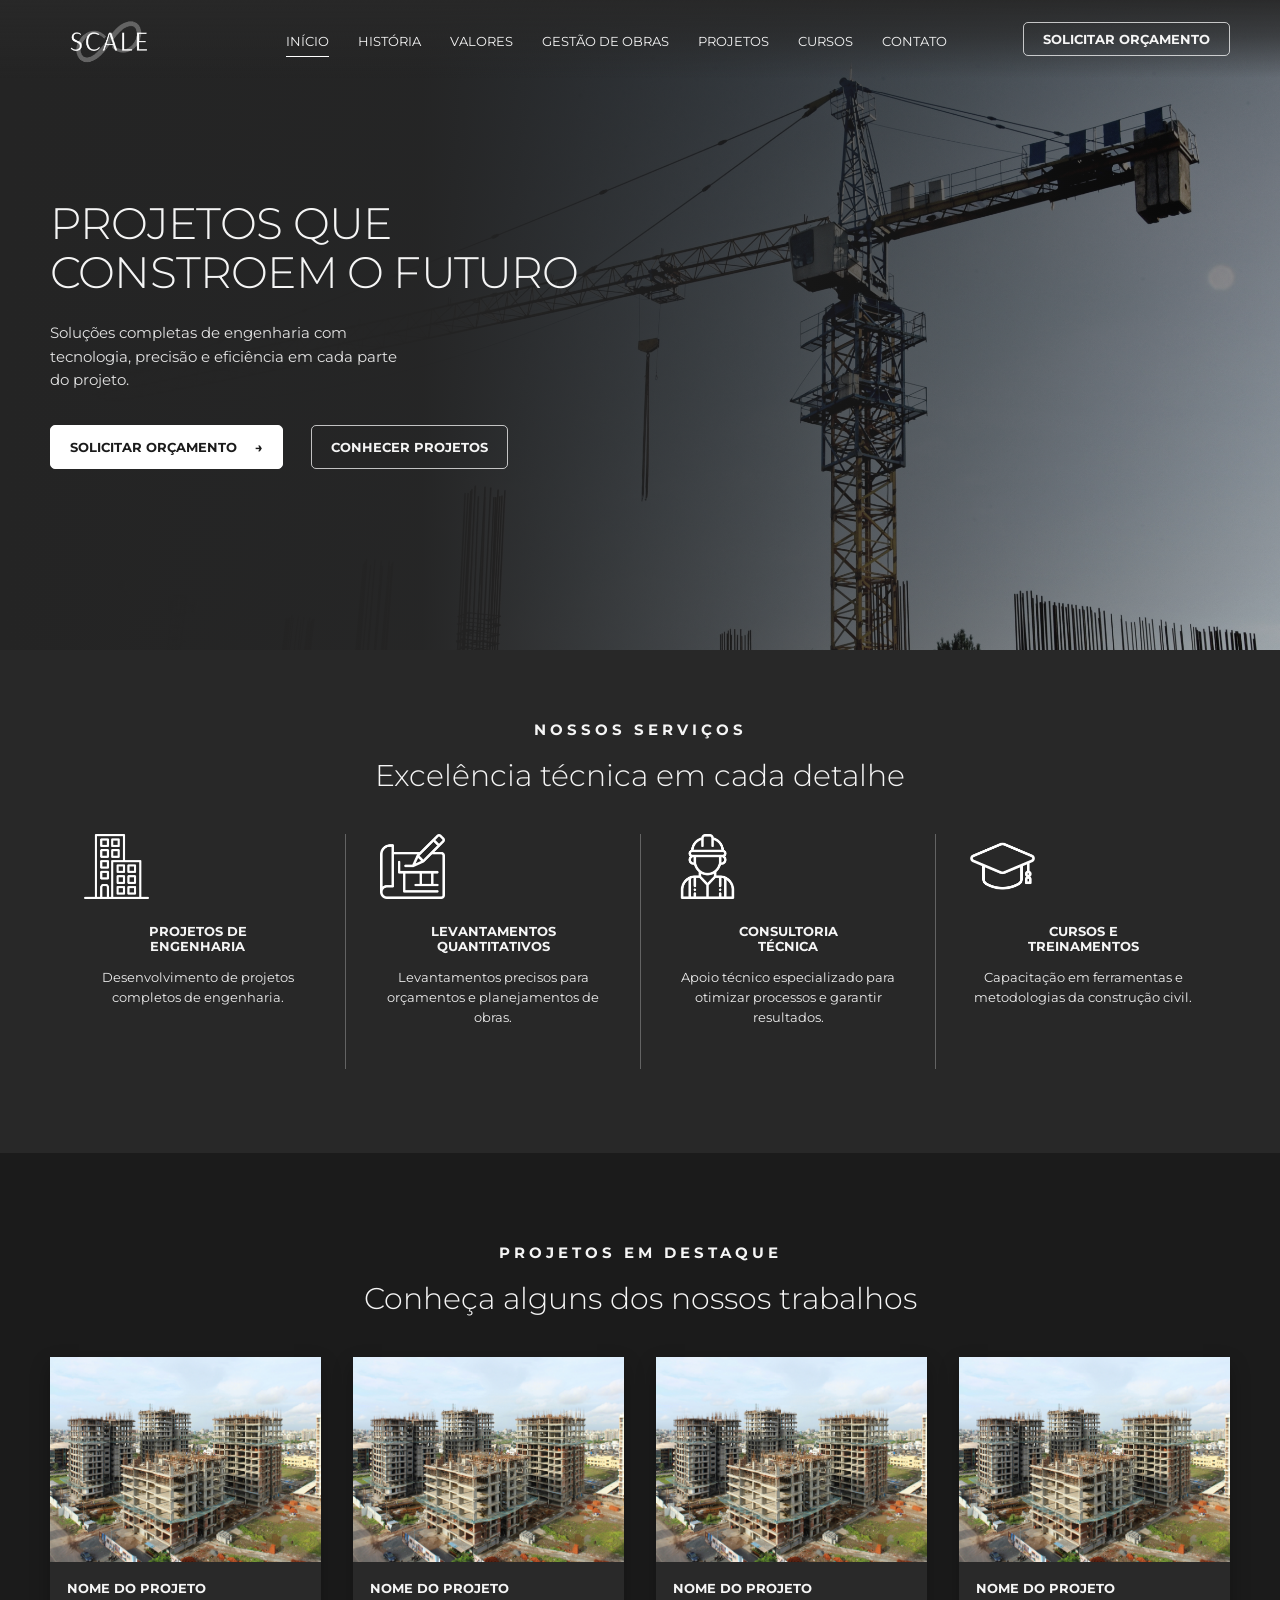
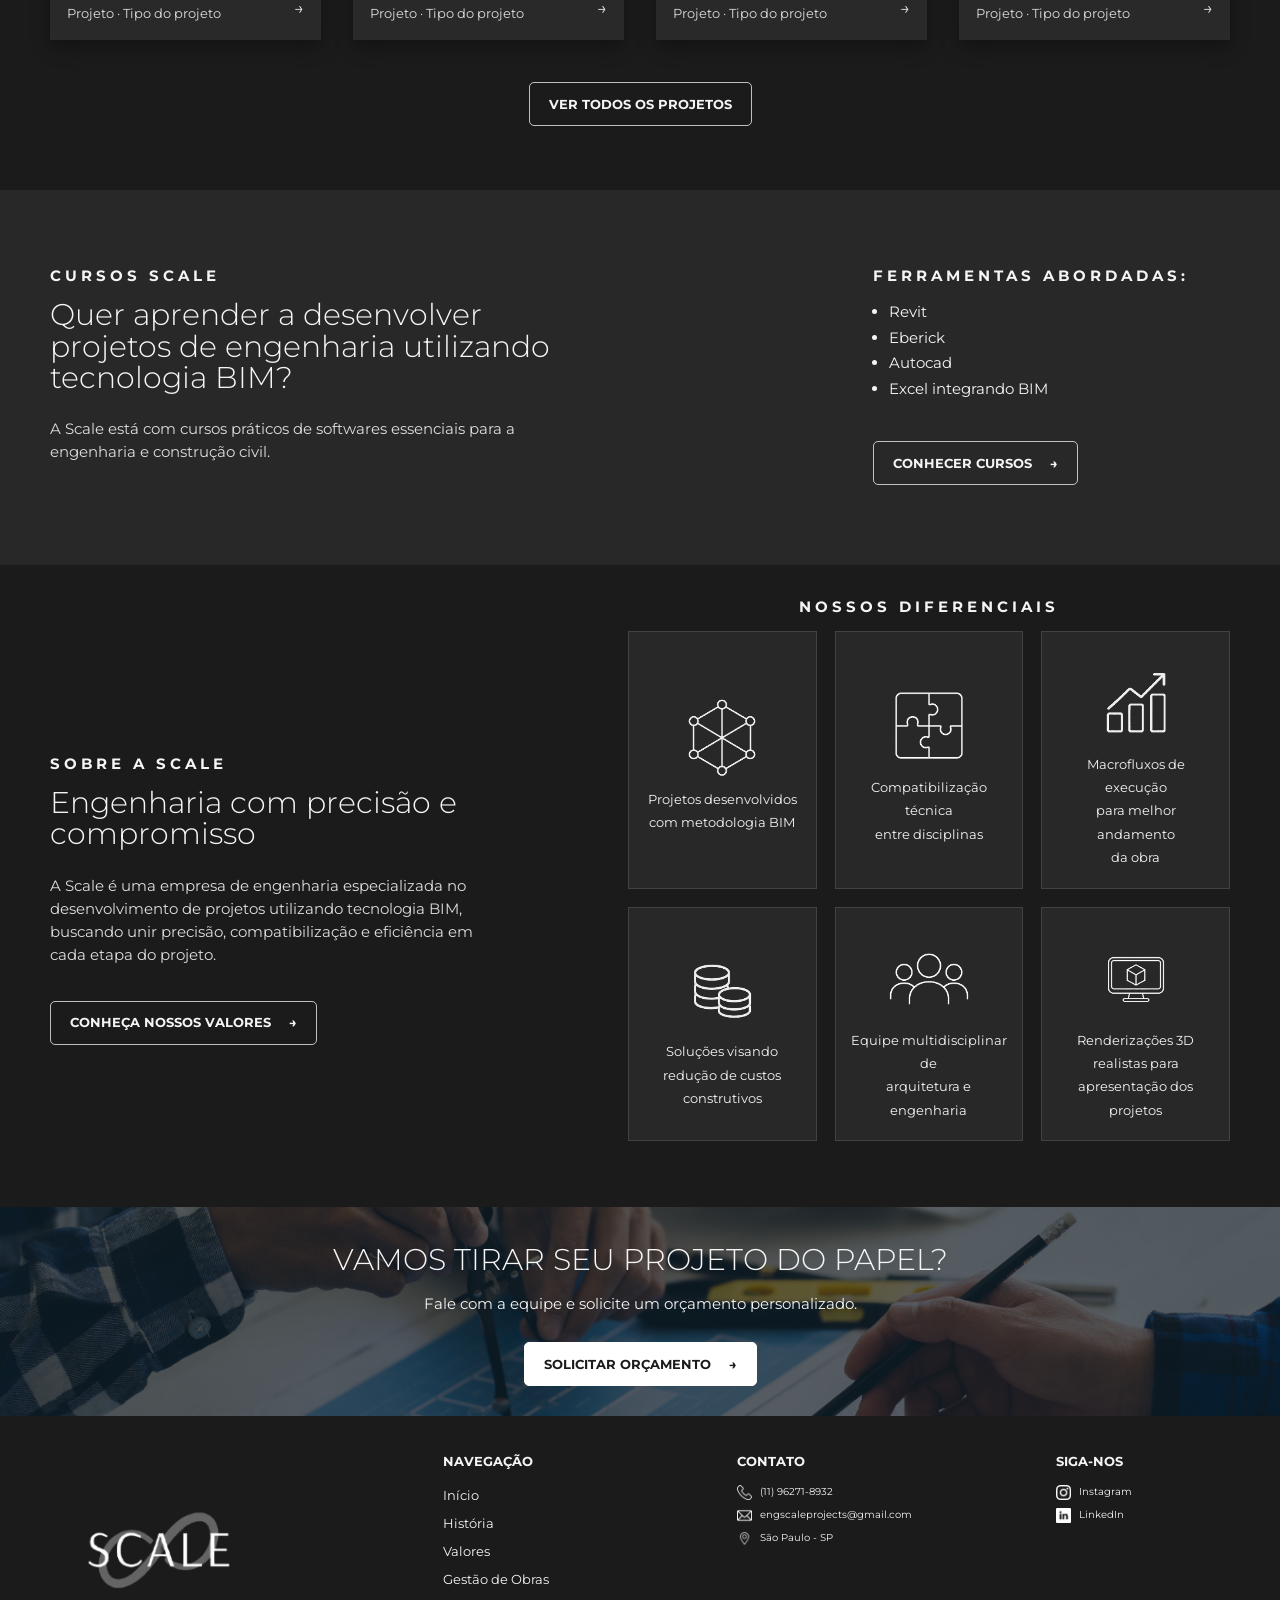
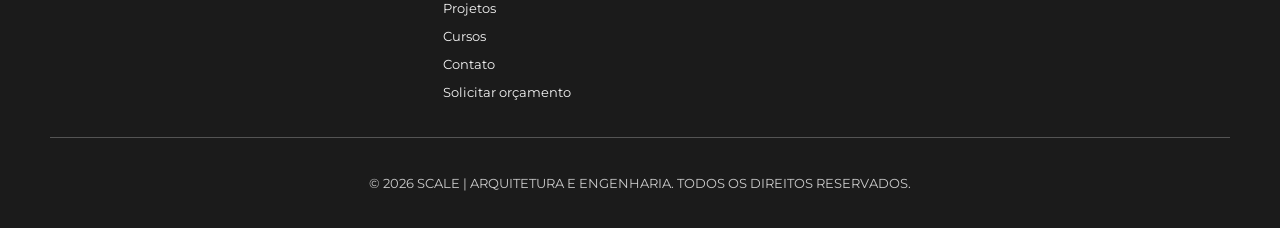
==== index.html @ cb9cd727 "icone adicionado" ====
<!doctype html>
<html lang="pt-BR">

<head>
  <meta charset="UTF-8">
  <meta name="viewport" content="width=device-width, initial-scale=1.0">
  <meta name="description" content="Scale Engenharia — projetos, gestão de obras e capacitação em tecnologia BIM.">
  <title>Scale Engenharia</title>
  <link rel="icon" type="image/png" href="img/icon.png">
  <link rel="preconnect" href="https://fonts.googleapis.com">
  <link rel="preconnect" href="https://fonts.gstatic.com" crossorigin>
  <link href="https://fonts.googleapis.com/css2?family=Montserrat:wght@300;400;500;600;700&display=swap"
    rel="stylesheet">
  <link rel="stylesheet" href="style.css">
</head>

<body>
  <section class="hero" id="inicio">
    <header class="site-header site-header-index">
      <div class="container header-inner">
        <a class="logo" href="index.html" aria-label="Scale Engenharia - Início"><img class="logo-header"
            src="img/logo.png" alt="Logo"></a>
        <nav class="main-nav" aria-label="Navegação principal">
          <a class="active" href="index.html">Início</a>
          <a href="historia.html">História</a>
          <a href="valores.html">Valores</a>
          <a href="gestao-obras.html">Gestão de Obras</a>
          <a href="projetos.html">Projetos</a>
          <a href="cursos.html">Cursos</a>
          <a href="contato.html">Contato</a>
        </nav>
        <a class="button button-outline header-cta" href="orcamento.html">Solicitar orçamento</a>
      </div>
    </header>

    <div class="container hero-content">
      <h1>Projetos que<br>constroem o futuro</h1>
      <p>Soluções completas de engenharia com tecnologia, precisão e eficiência em cada parte do projeto.</p>
      <div class="button-row">
        <a class="button button-light" href="orcamento.html">Solicitar orçamento <span aria-hidden="true">→</span></a>
        <a class="button button-outline" href="projetos.html">Conhecer projetos</a>
      </div>
    </div>
  </section>

  <main>
    <section class="services section-dark" id="gestao">
      <div class="container">
        <header class="section-heading section-heading-center">
          <p class="eyebrow">Nossos serviços</p>
          <h2>Excelência técnica em cada detalhe</h2>
        </header>

        <div class="services-grid">
          <article class="service-item">
            <img class="service-icon" src="img/building.png" alt="Ícone de projetos de engenharia">
            <h3>Projetos de<br>engenharia</h3>
            <p>Desenvolvimento de projetos completos de engenharia.</p>
          </article>
          <article class="service-item">
            <img class="service-icon" src="img/architecture.png" alt="Ícone de projetos de engenharia">
            <h3>Levantamentos<br>quantitativos</h3>
            <p>Levantamentos precisos para orçamentos e planejamentos de obras.</p>
          </article>
          <article class="service-item">
            <img class="service-icon" src="img/worker (1).png" alt="Ícone de projetos de engenharia">
            <h3>Consultoria<br>técnica</h3>
            <p>Apoio técnico especializado para otimizar processos e garantir resultados.</p>
          </article>
          <article class="service-item">
            <img class="service-icon" src="img/graduate.png" alt="Ícone de projetos de engenharia">
            <h3>Cursos e<br>treinamentos</h3>
            <p>Capacitação em ferramentas e metodologias da construção civil.</p>
          </article>
        </div>
      </div>
    </section>

    <section class="projects section-black" id="projetos">
      <div class="container">
        <header class="section-heading section-heading-center">
          <p class="eyebrow">Projetos em destaque</p>
          <h2>Conheça alguns dos nossos trabalhos</h2>
        </header>

        <div class="projects-grid">
          <article class="project-card">
            <img src="img/parth-savani-nZz9i0YxEQw-unsplash.jpg" alt="Empreendimento residencial em construção">
            <div class="project-card-body">
              <h3>Nome do projeto</h3>
              <p>Projeto · Tipo do projeto <span>→</span></p>
            </div>
          </article>
          <article class="project-card">
            <img src="img/parth-savani-nZz9i0YxEQw-unsplash.jpg" alt="Empreendimento residencial em construção">
            <div class="project-card-body">
              <h3>Nome do projeto</h3>
              <p>Projeto · Tipo do projeto <span>→</span></p>
            </div>
          </article>
          <article class="project-card">
            <img src="img/parth-savani-nZz9i0YxEQw-unsplash.jpg" alt="Empreendimento residencial em construção">
            <div class="project-card-body">
              <h3>Nome do projeto</h3>
              <p>Projeto · Tipo do projeto <span>→</span></p>
            </div>
          </article>
          <article class="project-card">
            <img src="img/parth-savani-nZz9i0YxEQw-unsplash.jpg" alt="Empreendimento residencial em construção">
            <div class="project-card-body">
              <h3>Nome do projeto</h3>
              <p>Projeto · Tipo do projeto <span>→</span></p>
            </div>
          </article>
        </div>
        <div class="section-action"><a class="button button-outline" href="projetos.html">Ver todos os projetos</a>
        </div>
      </div>
    </section>

    <section class="courses section-dark" id="cursos">
      <div class="container courses-grid">
        <div>
          <p class="eyebrow">Cursos Scale</p>
          <h2>Quer aprender a desenvolver<br>projetos de engenharia utilizando<br>tecnologia BIM?</h2>
          <p class="muted">A Scale está com cursos práticos de softwares essenciais para a engenharia e construção
            civil.</p>
        </div>
        <div class="tools">
          <p class="eyebrow">Ferramentas abordadas:</p>
          <ul>
            <li>Revit</li>
            <li>Eberick</li>
            <li>Autocad</li>
            <li>Excel integrando BIM</li>
          </ul>
          <a class="button button-outline" href="cursos.html">Conhecer cursos <span aria-hidden="true">→</span></a>
        </div>
      </div>
    </section>

    <section class="about section-black" id="valores">
      <div class="container about-grid">
        <div class="about-copy">
          <p class="eyebrow">Sobre a Scale</p>
          <h2>Engenharia com precisão e<br>compromisso</h2>
          <p>A Scale é uma empresa de engenharia especializada no desenvolvimento de projetos utilizando tecnologia BIM,
            buscando unir precisão, compatibilização e eficiência em cada etapa do projeto.</p>
          <a class="button button-outline" href="valores.html">Conheça nossos valores <span
              aria-hidden="true">→</span></a>
        </div>

        <div class="differentials">
          <p class="eyebrow differentials-title">
            Nossos diferenciais
          </p>

          <div class="differentials-grid">
            <article class="differential-card">
              <img class="differential-icon" src="img/bim.png" alt="Representação da metodologia BIM">

              <p>
                Projetos desenvolvidos<br>
                com metodologia BIM
              </p>
            </article>

            <article class="differential-card">
              <img class="differential-icon" src="img/jigsaw.png" alt="Compatibilização entre disciplinas">

              <p>
                Compatibilização técnica<br>
                entre disciplinas
              </p>
            </article>

            <article class="differential-card">
              <img class="differential-icon" src="img/quant.png" alt="Macrofluxos de execução">

              <p>
                Macrofluxos de execução<br>
                para melhor andamento<br>
                da obra
              </p>
            </article>

            <article class="differential-card">
              <img class="differential-icon" src="img/data.png" alt="Redução de custos construtivos">

              <p>
                Soluções visando<br>
                redução de custos<br>
                construtivos
              </p>
            </article>

            <article class="differential-card">
              <img class="differential-icon" src="img/people.png" alt="Equipe multidisciplinar">

              <p>
                Equipe multidisciplinar de<br>
                arquitetura e engenharia
              </p>
            </article>

            <article class="differential-card">
              <img class="differential-icon" src="img/tv.png" alt="Renderizações tridimensionais">

              <p>
                Renderizações 3D<br>
                realistas para<br>
                apresentação dos projetos
              </p>
            </article>
          </div>
        </div>
      </div>
    </section>

    <section class="cta" id="orcamento">
      <div class="container cta-inner">
        <h2>Vamos tirar seu projeto do papel?</h2>
        <p>Fale com a equipe e solicite um orçamento personalizado.</p>
        <a class="button button-light" href="orcamento.html">Solicitar orçamento <span aria-hidden="true">→</span></a>
      </div>
    </section>
  </main>

  <footer class="site-footer" id="contato">
    <div class="container footer-grid">
      <a class="logo footer-logo" href="index.html" aria-label="Ir para a página inicial">
        <img src="img/logo.png" alt="Scale Engenharia">
      </a>

      <div class="footer-column">
        <h2>Navegação</h2>

        <nav class="footer-navigation" aria-label="Navegação do rodapé">
          <a href="index.html">Início</a>
          <a href="historia.html">História</a>
          <a href="valores.html">Valores</a>
          <a href="gestao-obras.html">Gestão de Obras</a>
          <a href="projetos.html">Projetos</a>
          <a href="cursos.html">Cursos</a>
          <a href="contato.html">Contato</a>
          <a href="orcamento.html">Solicitar orçamento</a>
        </nav>
      </div>

      <div class="footer-column">
        <h2>Contato</h2>

        <address class="footer-contact">
          <button class="footer-action copy-button" type="button" data-copy="(11) 96271-8932"
            aria-label="Copiar telefone">
            <img class="footer-icon" src="img/telefone.png" alt="">

            <span>(11) 96271-8932</span>
          </button>

          <a class="footer-action" href="mailto:engscaleprojects@gmail.com">
            <img class="footer-icon" src="img/email.png" alt="">

            <span>engscaleprojects@gmail.com</span>
          </a>

          <button class="footer-action copy-button" type="button" data-copy="São Paulo - SP"
            aria-label="Copiar endereço">
            <img class="footer-icon" src="img/localizacao.png" alt="">

            <span>São Paulo - SP</span>
          </button>
        </address>
      </div>

      <div class="footer-column">
        <h2>Siga-nos</h2>

        <div class="social-links">
          <a class="footer-action" href="https://www.instagram.com/scale.engsp/" target="_blank"
            rel="noopener noreferrer">
            <img class="footer-icon" src="img/instagram.png" alt="">

            <span>Instagram</span>
          </a>

          <a class="footer-action" href="https://www.linkedin.com/company/scale-engenharia/" target="_blank"
            rel="noopener noreferrer">
            <img class="footer-icon" src="img/linkedin.png" alt="">

            <span>LinkedIn</span>
          </a>
        </div>
      </div>
    </div>

    <div class="container copyright">
      © 2026 SCALE | ARQUITETURA E ENGENHARIA. TODOS OS DIREITOS RESERVADOS.
    </div>
  </footer>

  <script>
    document.querySelectorAll(".copy-button").forEach(function (button) {
      button.addEventListener("click", async function () {
        const textToCopy = button.dataset.copy;
        const textElement = button.querySelector("span");
        const originalText = textElement.textContent;

        try {
          await navigator.clipboard.writeText(textToCopy);

          textElement.textContent = "Copiado!";

          setTimeout(function () {
            textElement.textContent = originalText;
          }, 1500);
        } catch (error) {
          const temporaryInput = document.createElement("textarea");

          temporaryInput.value = textToCopy;
          temporaryInput.style.position = "fixed";
          temporaryInput.style.opacity = "0";

          document.body.appendChild(temporaryInput);
          temporaryInput.select();
          document.execCommand("copy");
          temporaryInput.remove();

          textElement.textContent = "Copiado!";

          setTimeout(function () {
            textElement.textContent = originalText;
          }, 1500);
        }
      });
    });


    document.addEventListener("DOMContentLoaded", function () {
      const header = document.querySelector(".site-header-index");

      if (!header) {
        return;
      }

      function atualizarHeader() {
        header.classList.toggle(
          "is-scrolled",
          window.scrollY > 60
        );
      }

      atualizarHeader();

      window.addEventListener(
        "scroll",
        atualizarHeader,
        {passive: true}
      );
    });
  </script>
</body>

</html>
---- style.css ----
/*  ==================== BASE GLOBAL — GESTÃO DE OBRAS ====================  */

:root {
    --black: #1b1b1b;
    --dark: #282828;
    --text: #f5f5f5;
    --muted: #ddd;
    --line: rgba(255, 255, 255, .28);
    --container: 1180px;
}

.botcheck {
    display: none !important;
}

*,
*::before,
*::after {
    box-sizing: border-box;
}

html {
    scroll-behavior: smooth;
}

body {
    margin: 0;
    background: var(--black);
    color: var(--text);
    font-family: "Montserrat", Arial, sans-serif;
    font-size: 14px;
    line-height: 1.55;
}

a {
    font-size: 13px;
    color: inherit;
    text-decoration: none;
}

h1,
h2,
h3,
p {
    margin-top: 0;
}

.container {
    width: min(calc(100% - 64px), var(--container));
    margin-inline: auto;
}

.site-header,
.site-header-index {
    position: fixed;
    top: 0;
    left: 0;
    width: 100%;
    height: 78px;
    z-index: 1000;
}

.service-icon {
    width: 65px;
    align-self: center;
    justify-self: center;
    margin-bottom: 25px;
}

.differential-icon {
    width: 100px;
}

.site-header {
    background: var(--black);
    box-shadow: 0 5px 20px rgba(0, 0, 0, 0.25);
}

/* Header da Home no topo */

.site-header.site-header-index {
    background: linear-gradient(180deg,
            rgba(40, 40, 40, 0.95) 0%,
            rgba(40, 40, 40, 0.65) 45%,
            rgba(40, 40, 40, 0) 100%);

    box-shadow: none;
    transition:
        background 0.3s ease,
        box-shadow 0.3s ease;
}

/* Header da Home depois da rolagem */

.site-header.site-header-index.is-scrolled {
    background: #1b1b1b;
    box-shadow: 0 5px 20px rgba(0, 0, 0, 0.25);
}

.header-inner {
    display: grid;
    grid-template-columns: 160px 1fr auto;
    align-items: center;
    gap: 30px;
    height: 100%;
}

.logo {
    position: relative;
    z-index: 0;
    display: inline-flex;
    width: max-content;
    align-items: center;
    font-family: Georgia, serif;
    font-size: 29px;
    letter-spacing: -2px;
    color: #eee;
}

.logo::before {
    content: "";
    position: absolute;
    left: 26px;
    z-index: -1;
    width: 45px;
    height: 18px;
    border: 8px solid rgba(255, 255, 255, .28);
    border-radius: 50%;
    transform: rotate(-48deg);
}

.main-nav {
    display: flex;
    justify-content: center;
    gap: 29px;
}

.main-nav a {
    position: relative;
    padding: 30px 0 26px;
    font-size: 13px;
    text-transform: uppercase;
}

.main-nav a::after {
    content: "";
    position: absolute;
    right: 0;
    bottom: 20px;
    left: 0;
    height: 1px;
    background: #fff;
    transform: scaleX(0);
    transition: transform .2s;
}

.main-nav a:hover::after,
.main-nav .active::after {
    transform: scaleX(1);
}

.button {
    min-height: 44px;
    padding: 0 19px;
    border: 1px solid rgba(255, 255, 255, .72);
    border-radius: 5px;
    display: inline-flex;
    align-items: center;
    justify-content: center;
    gap: 18px;
    font-size: 13px;
    font-weight: 700;
    text-transform: uppercase;
    transition: background .2s, color .2s, transform .2s;
}

.button:hover {
    transform: translateY(-2px);
}

.button-outline:hover {
    background: #fff;
    color: #171717;
}

.button-light {
    background: #fff;
    color: #1b1b1b;
    border-color: #fff;
}

.header-cta {
    min-height: 34px;
}

.eyebrow {
    margin-bottom: 12px;
    font-size: 15px;
    font-weight: 700;
    text-transform: uppercase;
    letter-spacing: 4px;
}

.line-icon {
    width: 53px;
    height: 53px;
    margin: 0 auto 15px;
    fill: none;
    stroke: currentColor;
    stroke-width: 1.8;
    stroke-linecap: round;
    stroke-linejoin: round;
}

.section-heading {
    text-align: center;
}

.section-heading h2 {
    margin-bottom: 34px;
    font-size: 30px;
    font-weight: 300;
}

.cta {
    min-height: 205px;
    position: relative;
    isolation: isolate;
    display: grid;
    place-items: center;
    background: url("img/vecteezy_person-s-engineer-hand-drawing-plan-on-blue-print-with_7359670.JPG") center/cover no-repeat;
}

.cta::before {
    content: "";
    position: absolute;
    inset: 0;
    z-index: -1;
    background: rgba(12, 20, 27, .66);
    min-height: 205px;
}

.cta-inner {
    text-align: center;
    margin-bottom: 30px;
    margin-top: 30px;
}

.cta h2 {
    margin-bottom: 8px;
    font-size: 30px;
    font-weight: 300;
    text-transform: uppercase;
}

.cta p {
    margin-bottom: 27px;
    font-size: 15px;
}

.site-footer {
    padding: 35px 0;
    background: var(--black);
}

.footer-grid {
    display: grid;
    grid-template-columns: 1.3fr 0.9fr 1fr 0.7fr;
    gap: 70px;
    align-items: start;
    padding-bottom: 35px;
}

.footer-logo {
    margin-top: 35px;
    font-size: 40px;
}

.footer-logo img {
    display: block;
    width: auto;
    height: 120px;
    object-fit: contain;
}

.site-footer h2 {
    margin-bottom: 14px;
    font-size: 13px;
    text-transform: uppercase;
}

.site-footer nav,
.site-footer address,
.social-links {
    display: flex;
    flex-direction: column;
    align-items: flex-start;
    gap: 8px;
    font-style: normal;
    font-size: 10px;
}

.footer-navigation a {
    color: inherit;
    text-decoration: none;
}

.footer-action {
    display: inline-flex;
    align-items: center;
    gap: 8px;
    padding: 0;
    border: 0;
    background: transparent;
    color: inherit;
    font: inherit;
    line-height: 1.4;
    text-align: left;
    text-decoration: none;
    cursor: pointer;
    appearance: none;
}

.footer-icon {
    width: 15px;
    height: 15px;
    flex-shrink: 0;
    object-fit: contain;
}

.copy-button {
    color: inherit;
}

.site-footer a,
.site-footer button {
    transition:
        opacity 0.2s ease,
        color 0.2s ease;
}

.site-footer a:hover,
.site-footer button:hover {
    opacity: 0.7;
}

.copyright {
    padding-top: 35px;
    border-top: 1px solid rgba(255, 255, 255, .25);
    text-align: center;
    color: #ccc;
    font-size: 13px
}

img {
    display: block;
    max-width: 100%;
}

.logo-header {
    height: 65px;
}

.logo:has(img)::before {
    display: none;
}

/* Títulos de abertura padronizados conforme Gestão de Obras. */

.values-intro h1,
.portfolio-heading h1,
.courses-heading h1,
.contact-heading h1,
.budget-heading h1 {
    margin-bottom: 13px;
    font-size: 38px;
    line-height: 1.1;
    font-weight: 300;
    text-transform: uppercase;
}

.values-intro p:last-child,
.portfolio-heading>p:last-child,
.courses-heading>p:last-child,
.contact-heading>p:last-child,
.budget-heading>p:last-child {
    max-width: 650px;
    margin-bottom: 0;
    color: var(--text);
    font-size: 15px;
    line-height: 1.55;
}

/* A página de Valores mantém sua própria imagem de chamada. */

main:has(.values-intro) .contact-cta {
    background-image: url("assets/values-cta.jpg");
}

/*  ==================== HOME ====================  */

.section-black {
    background: var(--black);
}

.section-dark {
    background: var(--dark);
}

.hero {
    min-height: 650px;
    position: relative;
    isolation: isolate;
    background: var(--black);
    overflow: hidden;
}

.hero::before {
    content: "";
    position: absolute;
    inset: 0 0 0 0;
    z-index: -2;
    background: url("img/hero2.jpg") center / cover no-repeat;
    filter: saturate(.65) brightness(.9);
    background-position: center 0;
}

.hero::after {
    content: "";
    position: absolute;
    inset: 0;
    z-index: -1;
    background: linear-gradient(90deg, #242424 0%, rgba(36, 36, 36, .98) 33%, rgba(36, 36, 36, .68) 58%, rgba(36, 36, 36, .14) 100%), linear-gradient(180deg, rgba(0, 0, 0, .34), rgba(0, 0, 0, .05));
}

.hero-content {
    padding-top: 200px;
}

.hero h1 {
    margin-bottom: 24px;
    max-width: 660px;
    font-size: clamp(38px, 3.4vw, 64px);
    line-height: 1.12;
    font-weight: 300;
    text-transform: uppercase;
    letter-spacing: -.8px;
}

.hero-content>p {
    max-width: 360px;
    margin-bottom: 34px;
    color: #e2e2e2;
    font-size: 15px;
}

.button-row {
    display: flex;
    gap: 28px;
    flex-wrap: wrap;
}

.services {
    padding: 68px 0 84px;
}

.section-heading-center {
    text-align: center;
}

.services-grid {
    display: grid;
    grid-template-columns: repeat(4, 1fr);
}

.service-item {
    min-height: 235px;
    padding: 0 34px;
    text-align: center;
    border-left: 1px solid var(--line);
}

.service-item:first-child {
    border-left: 0;
}

.service-item h3 {
    font-size: 13px;
    line-height: 1.15;
    text-transform: uppercase;
}

.service-item p {
    margin: 0 auto;
    max-width: 220px;
    color: #ededed;
    font-size: 13px;
}

.projects {
    padding: 88px 0 64px;
}

.projects .projects-grid {
    display: grid;
    grid-template-columns: repeat(4, 1fr);
    gap: 32px;
}

.projects .project-card {
    background: #292929;
    box-shadow: 0 8px 18px rgba(0, 0, 0, .3);
    overflow: hidden;
}

.projects .project-card img {
    width: 100%;
    aspect-ratio: 1.32;
    object-fit: cover;
}

.projects .project-card-body {
    padding: 16px 17px 17px;
}

.projects .project-card h3 {
    margin-bottom: 5px;
    font-size: 13px;
    text-transform: uppercase;
}

.projects .project-card p {
    display: flex;
    justify-content: space-between;
    margin: 0;
    color: #ddd;
    font-size: 13px;
}

.projects .project-card p span {
    font-size: 17px;
    line-height: .7;
}

.section-action {
    display: flex;
    justify-content: center;
    margin-top: 42px;
}

.courses {
    padding: 74px 0 80px;
}

.courses-grid {
    display: grid;
    grid-template-columns: 1.25fr .75fr;
    gap: 120px;
    align-items: start;
}

.courses h2,
.about h2 {
    margin-bottom: 24px;
    font-size: 30px;
    line-height: 1.04;
    font-weight: 300;
}

.muted {
    max-width: 480px;
    color: #ddd;
    font-size: 15px;
}

.tools {
    padding-left: 40px;
}

.tools ul {
    margin: 0 0 40px;
    padding-left: 16px;
    line-height: 1.7;
}

.tools li {
    font-size: 15px;
}

.about {
    padding: 30px 0 66px;
}

.about-grid {
    display: grid;
    grid-template-columns: .9fr 1.1fr;
    gap: 85px;
    align-items: center;
}

.about-copy {
    padding-top: 60px;
}

.about-copy>p:not(.eyebrow) {
    max-width: 430px;
    margin-bottom: 34px;
    color: #ddd;
    font-size: 15px;
}

.differentials-title {
    text-align: center;
}

.differentials-grid {
    display: grid;
    grid-template-columns: repeat(3, 1fr);
    gap: 18px;
}

.differential-card {
    min-height: 190px;
    padding: 21px 13px 18px;
    background: var(--dark);
    border: 1px solid rgba(255, 255, 255, .12);
    display: flex;
    flex-direction: column;
    align-items: center;
    justify-content: center;
    text-align: center;
}

.differential-card .line-icon {
    width: 72px;
    height: 72px;
    margin-bottom: 16px;
}

.differential-card p {
    margin: 0;
    font-size: 13px;
    line-height: 1.8;
}



/*  ==================== VALORES ====================  */

.values-intro {
    min-height: 230px;
    padding: 154px 0 34px;
    background: var(--dark);
}

.values-intro .container {
    padding-bottom: 36px;
    border-bottom: 1px solid var(--line);
}

.value-row {
    min-height: 330px;
    position: relative;
    isolation: isolate;
    overflow: hidden;
    background: var(--dark);
    border-bottom: 1px solid rgba(255, 255, 255, .13);
}

.value-one,
.value-three,
.value-five {
    background-color: var(--dark);
}

.value-two,
.value-four {
    background-color: var(--black);
}

.value-row::before {
    content: "";
    position: absolute;
    top: 0;
    bottom: 0;
    z-index: -2;
    width: 62%;

    background-position: center;
    background-size: cover;
    background-repeat: no-repeat;

    filter: brightness(0.72) saturate(0.75);
}

.value-row::after {
    content: "";
    position: absolute;
    inset: 0;
    z-index: -1;
    pointer-events: none;
}

.photo-right::before {
    right: 0;
}

.photo-left::before {
    left: 0;
}

/* Imagem localizada à direita */

.photo-right::after {
    background: linear-gradient(
        90deg,
        var(--dark) 0%,
        var(--dark) 38%,
        rgba(40, 40, 40, 0.98) 45%,
        rgba(40, 40, 40, 0.82) 55%,
        rgba(40, 40, 40, 0.38) 72%,
        rgba(40, 40, 40, 0.08) 100%
    );
}

/* Imagem localizada à esquerda */

.photo-left::after {
    background: linear-gradient(
        90deg,
        rgba(27, 27, 27, 0.08) 0%,
        rgba(27, 27, 27, 0.25) 28%,
        rgba(27, 27, 27, 0.72) 45%,
        rgba(27, 27, 27, 0.96) 56%,
        var(--black) 64%,
        var(--black) 100%
    );
}

.value-one::before {
    background-image: url("img/1.jpg");
    
}

.value-two::before {
    background-image: url("img/2.jpg");
}

.value-three::before {
    background-image: url("img/3.jpg");
}

.value-four::before {
    background-image: url("img/4.jpg");
}

.value-five::before {
    background-image: url("img/5.jpg");
}

.value-layout {
    min-height: 330px;
    display: grid;
    grid-template-columns: 1fr 1fr;
    align-items: center;
}

.value-main {
    display: grid;
    grid-template-columns: 90px 1fr;
    gap: 0;
    align-items: center;
    padding: 38px 60px 38px 0;
}

.photo-left .value-main {
    padding-right: 0;
    padding-left: 60px;
}

.value-number {
    font-size: 38px;
    line-height: 1;
    font-weight: 300;
}

.value-copy {
    max-width: 390px;
}

.value-copy h2 {
    margin-bottom: 10px;
    font-size: 26px;
    line-height: 1.12;
    font-weight: 300;
}

.value-copy p,
.practice-card p {
    margin-bottom: 0;
    color: #f0f0f0;
    font-size: 13px;
    line-height: 1.55;
}

.practice-card {
    width: calc(100% - 44px);
    justify-self: end;
    padding: 24px 18px;
    background: rgba(27, 27, 27, .68);
    border: 1px solid rgba(255, 255, 255, .24);
    backdrop-filter: blur(2px);
}

.photo-left .practice-card {
    justify-self: start;
}

.practice-card h3 {
    margin-bottom: 13px;
    font-size: 13px;
    text-transform: uppercase;
    letter-spacing: 3px;
}

/*  ==================== GESTÃO DE OBRAS ====================  */

.management-intro {
    padding: 154px 0 50px;
    background: var(--dark);
}

.management-icon {
    display: block;
    width: 58px;
    height: 58px;
    margin: 0 auto 20px;
    object-fit: contain;
}

.intro-copy {
    padding-bottom: 34px;
    border-bottom: 1px solid var(--line);
}

.intro-copy h1 {
    margin-bottom: 13px;
    font-size: 38px;
    line-height: 1.1;
    font-weight: 300;
    text-transform: uppercase;
}

.intro-copy>p:last-child {
    max-width: 650px;
    margin-bottom: 0;
    font-size: 15px;
}

.management-grid {
    display: grid;
    grid-template-columns: repeat(4, 1fr);
    padding-top: 45px;
}

.management-card {
    min-height: 300px;
    padding: 0 28px;
    text-align: center;
    border-left: 1px solid var(--line);
}

.management-card:first-child {
    border-left: 0;
}

.management-card h2 {
    margin-bottom: 15px;
    font-size: 13px;
    line-height: 1.2;
    text-transform: uppercase;
}

.management-card p {
    margin: 0 auto;
    max-width: 245px;
    font-size: 13px;
    line-height: 1.65;
}

.technology {
    background: var(--black);
    border-bottom: 1px solid var(--line);
    border-top: 1px solid var(--line);
}

.technology-grid {
    min-height: 335px;
    display: grid;
    grid-template-columns: 1fr 1fr;
    align-items: stretch;
}

.technology-copy {
    padding: 66px 70px 55px 0;
}

.technology-copy h2 {
    margin-bottom: 16px;
    font-size: 30px;
    font-weight: 300;
}

.technology-copy p:not(.eyebrow) {
    max-width: 500px;
    margin-bottom: 22px;
    font-size: 15px;
}

.technology-image {
    min-height: 335px;
    background: linear-gradient(90deg, var(--black) 0%, rgba(27, 27, 27, .38) 28%, rgba(27, 27, 27, .1) 100%), url("img/gestao.jpg") center/cover no-repeat;
}

.timeline-section {
    padding: 54px 0 44px;
    overflow: hidden;
    background: var(--dark);
}

.timeline {
    position: relative;
    display: grid;
    grid-template-columns: repeat(5, minmax(0, 1fr));
    width: 100%;
    gap: 0;
}

.timeline::before {
    content: "";
    position: absolute;
    z-index: 0;
    top: 51px;
    right: 10%;
    left: 10%;
    height: 1px;
    background: rgba(255, 255, 255, .55);
}

.timeline-step {
    position: relative;
    min-width: 0;
    padding: 0 14px;
    text-align: center;
}

.timeline-number {
    display: block;
    margin-bottom: 14px;
    text-align: center;
    font-size: 31px;
    font-weight: 300;
    line-height: 1;
    color: #888;
}

.timeline-dot {
    position: relative;
    z-index: 1;
    display: block;
    width: 13px;
    height: 13px;
    margin: 0 auto 31px;
    border: 2px solid #fff;
    border-radius: 50%;
    background: var(--dark);
    box-shadow: inset 0 0 0 3px var(--dark);
}

.timeline-dot::after {
    content: "";
    position: absolute;
    inset: 3px;
    border-radius: 50%;
    background: #fff;
}

.timeline-step h3 {
    margin-bottom: 16px;
    font-size: 13px;
    text-transform: uppercase;
}

.timeline-step p {
    margin: 0 auto;
    max-width: 180px;
    font-size: 13px;
    line-height: 1.65;
}

.bim-highlight {
    position: relative;
    padding: 60px 0 60px;
    background: var(--black);
    border-top: 1px solid var(--line);
    border-bottom: 1px solid var(--line);
}



.bim-highlight::before {
    content: "";
    position: absolute;
    top: -1px;
    left: 50%;
    width: 30px;
    height: 30px;
    background: #282828;
    border-right: 1px solid var(--line);
    border-bottom: 1px solid var(--line);
    transform: translate(-50%, -50%) rotate(45deg);
}

.bim-inner {
    position: relative;
    text-align: center;
}

.bim-icon {
    display: block;
    width: 90px;
    height: 90px;
    margin: 0 auto 20px;
    object-fit: contain;
}

.bim-inner .eyebrow {
    position: relative;
    margin-bottom: 12px;
}

.bim-inner>p:last-child {
    position: relative;
    max-width: 580px;
    margin: 0 auto;
    font-size: 15px;
    font-weight: 500;
    line-height: 1.5;
}

.result-section {
    padding: 67px 0;
    background: var(--dark);
}

.result-card {
    min-height: 360px;
    display: grid;
    grid-template-columns: 1fr 1fr;
    background: var(--black);
    border: 1px solid rgba(255, 255, 255, .23);
    box-shadow: 0 8px 18px rgba(0, 0, 0, .25);
}

.result-card img {
    width: 100%;
    height: 100%;
    object-fit: cover;
}

.result-copy {
    display: flex;
    flex-direction: column;
    justify-content: center;
    padding: 50px;
}

.result-copy h2 {
    margin-bottom: 12px;
    font-size: 25px;
    font-weight: 300;
}

.result-copy p {
    max-width: 430px;
    margin-bottom: 0;
    font-size: 15px;
}

/*  ==================== PROJETOS ====================  */

.portfolio {
    min-height: 620px;
    padding: 154px 0 50px;
    background: var(--dark);
}

.portfolio-heading {
    padding-bottom: 25px;
    border-bottom: 1px solid var(--line);
}

.portfolio .projects-grid {
    display: grid;
    grid-template-columns: repeat(2, 1fr);
    gap: 25px 26px;
    padding: 27px 0 0;
}

.portfolio .project-card {
    overflow: hidden;
    background: var(--black);
    box-shadow: 0 5px 12px rgba(0, 0, 0, .22);
}

.portfolio .project-image {
    position: relative;
}

.portfolio .project-image img {
    display: block;
    width: 100%;
    aspect-ratio: 1.79;
    object-fit: cover;
}

.portfolio .arrow {
    position: absolute;
    top: 50%;
    width: 30px;
    height: 30px;
    padding: 0;
    border: 0;
    border-radius: 50%;
    display: grid;
    place-items: center;
    background: rgba(20, 20, 20, .78);
    color: #fff;
    font: 300 28px/1 Arial;
    cursor: pointer;
    transform: translateY(-50%);
    transition: background .2s, transform .2s;
}

.portfolio .arrow:hover {
    background: #000;
    transform: translateY(-50%) scale(1.08);
}

.portfolio .arrow-left {
    left: 7px;
}

.portfolio .arrow-right {
    right: 7px;
}

.portfolio .project-info {
    padding: 16px 25px 18px;
}

.portfolio .project-info h2 {
    margin-bottom: 5px;
    font-size: 15px;
    text-transform: uppercase;
}

.portfolio .project-info p {
    margin-bottom: 0;
    font-size: 13px;
    color: #ddd;
}

/*  ==================== CURSOS ====================  */

.courses-section {
    padding: 154px 0 50px;
    background: var(--dark);
}

.courses-heading {
    padding: 0 0px 34px;
    border-bottom: 1px solid var(--line);
}

.course-grid {
    display: grid;
    grid-template-columns: repeat(4, 1fr);
    gap: 55px;
    padding: 50px 0 0 0;
}

.course-card {
    min-width: 0;
    background: var(--black);
    box-shadow: 0 9px 18px rgba(0, 0, 0, .22);
}

.course-art {
    height: 160px;
    display: grid;
    place-items: center;
    background: #050505;
}

.course-art img {
    display: block;
    width: 92px;
    height: 92px;
    object-fit: contain;
}

.course-copy {
    min-height: 168px;
    padding: 20px 20px 17px;
    display: flex;
    flex-direction: column;
}

.course-copy h2 {
    margin-bottom: 9px;
    font-size: 15px;
    font-weight: 400;
    text-transform: uppercase;
}

.course-copy p {
    margin-bottom: 22px;
    color: #ddd;
    font-size: 13px;
    line-height: 1.8;
}

.course-copy a {
    margin-top: auto;
    display: flex;
    justify-content: flex-start;
    align-items: center;
    font-size: 15px;
}

.course-copy a:hover {
    opacity: .65;
}

.course-copy span {
    margin-left: 10px;
}

.guarantee {
    padding: 30px 0 34px;
    background: var(--black);
}

.guarantee-grid {
    display: grid;
    grid-template-columns: 1fr 1fr;
    align-items: center;
}

.guarantee-grid>div:first-child {
    padding: 0 44px 0 8px;
    border-right: 1px solid var(--line);
}

.guarantee-label {
    margin-bottom: 9px;
    font-size: 20px;
    font-weight: 300;
    text-transform: uppercase;
}

.guarantee-grid p:last-child {
    margin-bottom: 0;
    font-size: 15px;
    line-height: 1.75;
}

.guarantee-score {
    text-align: center;
}

.guarantee-score strong {
    display: block;
    font-size: 38px;
    font-weight: 300;
}

.whats {
    width: 20px;
}

.guarantee-score span {
    font-size: 15px;
}

.whatsapp-cta {
    min-height: 205px;
    display: grid;
    place-items: center;
    background: linear-gradient(rgba(10, 18, 25, .68), rgba(10, 18, 25, .68)), url("assets/cta.jpg") center 57%/cover no-repeat;
}

.whatsapp-button {
    min-width: 240px;
    min-height: 54px;
    background: rgba(17, 27, 35, .26);
    border-color: #fff;
}

/*  ==================== CONTATO ====================  */

.contact-page {
    min-height: 395px;
    padding: 154px 0 50px;
    background: var(--dark);
}

.contact-heading {
    padding: 0 0px 34px;
    border-bottom: 1px solid var(--line);
}

.contact-layout {
    display: grid;
    grid-template-columns: 1.3fr .85fr;
    gap: 0;
    padding: 35px 8px 0;
}

.contact-options {
    padding-right: 43px;
    border-right: 1px solid var(--line);
}

.contact-options>h2 {
    margin-bottom: 26px;
    font-size: 15px;
    font-weight: 700;
    letter-spacing: 3px;
    text-transform: uppercase;
}

.contact-grid {
    display: grid;
    grid-template-columns: 1fr 1.35fr;
    column-gap: 38px;
    row-gap: 26px;
}

.contact-item {
    display: grid;
    grid-template-columns: 56px 1fr;
    align-items: center;
    gap: 15px;
    min-width: 0;
}

.contact-icon {
    display: inline-flex;
    align-items: center;
    justify-content: center;
    width: 48px;
    height: 48px;
    flex-shrink: 0;
    border: 1px solid rgba(255, 255, 255, 0.75);
    border-radius: 50%;
}

.contact-icon img {
    display: block;
    width: 22px;
    height: 22px;
    object-fit: contain;
}

.icon-mail {
    font-size: 20px;
}

.social-symbol {
    font-size: 27px;
}

.linkedin-symbol {
    font-size: 16px;
    font-weight: 700;
}

.contact-item strong {
    display: block;
    margin-bottom: 10px;
    font-size: 13px;
    letter-spacing: 3px;
    text-transform: uppercase;
}

.contact-item small {
    display: block;
    overflow-wrap: anywhere;
    color: #eee;
    font-size: 13px;
}

.contact-item:hover .contact-icon {
    background: #fff;
    color: #1b1b1b;
}

.budget-callout {
    display: flex;
    align-items: center;
    justify-content: center;
    flex-direction: column;
}

.budget-callout .eyebrow {
    margin-bottom: 25px;
}

.budget-callout>p:nth-child(2) {
    margin-bottom: 25px;
    font-size: 13px;
    line-height: 1.75;
    text-align: center;
}

/*  ==================== ORÇAMENTO ====================  */

.budget-page {
    padding: 154px 0 50px;
    background: var(--dark);
}

.budget-heading {
    padding: 0 0 34px;
    border-bottom: 1px solid var(--line);
}

.budget-layout {
    display: grid;
    grid-template-columns: 330px 1fr;
    gap: 0;
    padding: 35px 8px 0;
}

.process {
    padding-right: 42px;
    border-right: 1px solid var(--line);
}

.process h2 {
    margin-bottom: 18px;
    font-size: 13px;
    letter-spacing: 3px;
    text-transform: uppercase;
}

.process ol {
    margin: 0;
    padding: 0;
    list-style: none;
}

.process li {
    min-height: 104px;
    padding: 24px 0;
    border-bottom: 1px solid var(--line);
    display: grid;
    grid-template-columns: 56px 1fr;
    align-items: start;
    gap: 12px;
}

.process li:first-child {
    padding-top: 18px;
}

.step-number {
    font-size: 32px;
    font-weight: 300;
    line-height: 1;
}

.process strong {
    display: block;
    margin-bottom: 5px;
    font-size: 13px;
    font-weight: 500;
}

.process p {
    margin: 0;
    font-size: 13px;
    line-height: 1.7;
}

.budget-form {
    padding-left: 28px;
}

.botcheck {
    display: none;
}

.form-grid {
    display: grid;
    grid-template-columns: 1fr 1fr;
    gap: 24px 40px;
}

.form-grid label {
    display: flex;
    flex-direction: column;
    gap: 8px;
    min-width: 0;
}

.form-grid label > span {
    position: static;
    display: block;
    color: #eeeeee;
    font-size: 13px;
    line-height: 1.3;
    pointer-events: none;
}

.form-grid input,
.form-grid select {
    width: 100%;
    height: 38px;
    padding: 0 4px 10px;
    border: 0;
    border-bottom: 1px solid var(--line);
    border-radius: 0;
    outline: none;
    background: transparent;
    color: #ffffff;
    font: 13px "Montserrat", sans-serif;
    transition: border-color 0.2s ease;
}

.form-grid input::placeholder {
    color: #777777;
    opacity: 1;
}

.form-grid input:focus,
.form-grid select:focus {
    border-bottom-color: #ffffff;
}

.form-grid select {
    cursor: pointer;
    color: #777777;
}

.form-grid select:valid {
    color: #ffffff;
}

.form-grid select option {
    background: #282828;
    color: #ffffff;
}

.form-grid .full {
    grid-column: 1 / -1;
}

/* Remove o fundo claro aplicado pelo preenchimento automático do Chrome */

.form-grid input:-webkit-autofill,
.form-grid input:-webkit-autofill:hover,
.form-grid input:-webkit-autofill:focus,
.form-grid input:-webkit-autofill:active {
    border-bottom: 1px solid var(--line);
    -webkit-text-fill-color: #ffffff;
    caret-color: #ffffff;
    box-shadow: 0 0 0 1000px #282828 inset;
    transition: background-color 9999s ease-in-out 0s;
}

/* Campo de mensagem */

.message-field {
    margin-top: 4px;
}

.message-field > span {
    position: static;
    margin-bottom: 0;
}

.message-field textarea {
    display: block;
    width: 100%;
    min-height: 112px;
    padding: 14px;
    border: 1px solid transparent;
    border-radius: 6px;
    outline: none;
    resize: vertical;
    background: #f5f5f5;
    color: #1b1b1b;
    font: 13px "Montserrat", sans-serif;
    line-height: 1.6;
    transition:
        border-color 0.2s ease,
        box-shadow 0.2s ease;
}

.message-field textarea:focus {
    border-color: rgba(255, 255, 255, 0.55);
    box-shadow: 0 0 0 2px rgba(255, 255, 255, 0.15);
}

/* Ações do formulário */

.form-actions {
    display: flex;
    align-items: center;
    justify-content: center;
    gap: 22px;
    margin-top: 28px;
}

.submit-button {
    min-width: 215px;
}

.form-actions p {
    margin: 0;
    font-size: 13px;
}

/*  ==================== RESPONSIVIDADE — HOME ====================  */

@media (max-width: 980px) {
    .services-grid {
        grid-template-columns: repeat(2, 1fr);
        row-gap: 45px;
    }

    .service-item:nth-child(3) {
        border-left: 0;
    }

    .projects .projects-grid {
        grid-template-columns: repeat(2, 1fr);
    }

    .courses-grid,
    .about-grid {
        grid-template-columns: 1fr;
        gap: 50px;
    }

    .about-copy {
        padding-top: 20px;
    }

    .tools {
        padding-left: 0;
    }
}

@media (max-width: 760px) {
    .hero {
        min-height: 620px;
    }

    .hero::before {
        left: 14%;
        opacity: .75;
    }

    .hero::after {
        background: linear-gradient(90deg, rgba(27, 27, 27, .96), rgba(27, 27, 27, .45));
    }

    .hero-content {
        padding-top: 100px;
    }

    .hero h1 {
        font-size: 42px;
    }

    .services-grid {
        grid-template-columns: 1fr;
    }

    .service-item,
    .service-item:nth-child(3) {
        min-height: auto;
        padding: 34px 16px;
        border-left: 0;
        border-top: 1px solid var(--line);
    }

    .service-item:first-child {
        border-top: 0;
    }

    .projects .projects-grid {
        grid-template-columns: 1fr;
    }

    .differentials-grid {
        grid-template-columns: repeat(2, 1fr);
    }
}

@media (max-width: 520px) {
    .hero h1 {
        font-size: 34px;
    }

    .button-row {
        gap: 12px;
    }

    .courses h2,
    .about h2,
    .section-heading h2,
    .cta h2 {
        font-size: 23px;
    }

    .differentials-grid,
    .footer-grid {
        grid-template-columns: 1fr;
    }

    .differential-card {
        min-height: 170px;
    }
}

/*  ==================== RESPONSIVIDADE — VALORES ====================  */

@media (max-width: 980px) {
    .value-main {
        grid-template-columns: 70px 1fr;
        padding-right: 30px;
    }

    .photo-left .value-main {
        padding-left: 30px;
    }

    .practice-card {
        width: calc(100% - 24px);
    }
}

@media (max-width: 760px) {

    .value-row,
    .value-layout {
        min-height: auto;
    }

    .value-row::before {
        width: 100%;
        opacity: .52;
    }

    .photo-right::after,
    .photo-left::after {
        background: rgba(27, 27, 27, .74);
    }

    .value-layout {
        grid-template-columns: 1fr;
        gap: 24px;
        padding-block: 55px;
    }

    .photo-left .practice-card {
        order: 2;
    }

    .photo-left .value-main {
        order: 1;
    }

    .value-main,
    .photo-left .value-main {
        grid-template-columns: 58px 1fr;
        padding: 0;
    }

    .value-number {
        font-size: 30px;
    }

    .practice-card,
    .photo-left .practice-card {
        width: min(100%, 520px);
        justify-self: end;
    }
}

@media (max-width: 520px) {

    .value-main,
    .photo-left .value-main {
        grid-template-columns: 1fr;
        gap: 14px;
    }

    .value-copy h2 {
        font-size: 22px;
    }
}

/*  ==================== RESPONSIVIDADE — GESTÃO DE OBRAS ====================  */

@media (max-width:980px) {
    .management-grid {
        grid-template-columns: repeat(2, 1fr);
        row-gap: 44px;
    }

    .management-card:nth-child(3) {
        border-left: 0;
    }

    .technology-copy {
        padding-right: 35px;
    }

    .timeline-step {
        padding-inline: 8px;
    }

    .timeline-step p {
        font-size: 8px;
    }
}

@media (max-width:760px) {
    .management-grid {
        grid-template-columns: 1fr;
    }

    .management-card,
    .management-card:nth-child(3) {
        min-height: auto;
        padding: 34px 15px;
        border-left: 0;
        border-top: 1px solid var(--line);
    }

    .management-card:first-child {
        border-top: 0;
    }

    .technology-grid {
        grid-template-columns: 1fr;
    }

    .technology-copy {
        padding: 55px 0 35px;
    }

    .technology-image {
        min-height: 280px;
    }

    .timeline {
        grid-template-columns: 1fr;
        gap: 0;
    }

    .timeline::before {
        display: none;
    }

    .timeline-step {
        display: grid;
        grid-template-columns: 58px 1fr;
        padding: 20px 0;
        border-bottom: 1px solid rgba(255, 255, 255, .14);
        text-align: left;
    }

    .timeline-step:last-child {
        border-bottom: 0;
    }

    .timeline-number {
        grid-row: 1/3;
        margin: 0;
        font-size: 27px;
        text-align: left;
    }

    .timeline-dot {
        display: none;
    }

    .timeline-step h3 {
        margin-bottom: 6px;
    }

    .timeline-step p {
        max-width: none;
        margin: 0;
        font-size: 9px;
    }

    .result-card {
        grid-template-columns: 1fr;
    }

    .result-card img {
        min-height: 260px;
    }
}

@media (max-width:520px) {
    .intro-copy h1 {
        font-size: 32px;
    }

    .technology-copy h2,
    .result-copy h2,
    .contact-cta h2 {
        font-size: 22px;
    }

    .result-copy {
        padding: 34px 24px;
    }
}

/*  ==================== RESPONSIVIDADE — PROJETOS ====================  */

@media (max-width:700px) {
    .portfolio .projects-grid {
        grid-template-columns: 1fr;
    }
}

@media (max-width:480px) {
    .portfolio .project-info {
        padding-inline: 18px;
    }
}

/*  ==================== RESPONSIVIDADE — CURSOS ====================  */

@media (max-width:900px) {
    .course-grid {
        gap: 22px;
    }
}

@media (max-width:700px) {
    .courses-heading br {
        display: none;
    }

    .course-grid {
        grid-template-columns: repeat(2, 1fr);
        gap: 22px;
    }

    .guarantee-grid {
        grid-template-columns: 1fr;
        gap: 24px;
    }

    .guarantee-grid>div:first-child {
        padding: 0 0 24px;
        border-right: 0;
        border-bottom: 1px solid var(--line);
    }
}

@media (max-width:480px) {
    .course-grid {
        grid-template-columns: 1fr;
    }

    .course-art {
        height: 165px;
    }
}

/*  ==================== RESPONSIVIDADE — CONTATO ====================  */

@media (max-width:900px) {
    .contact-grid {
        grid-template-columns: 1fr;
    }

    .budget-callout {
        padding-left: 38px;
    }
}

@media (max-width:700px) {
    .contact-heading br {
        display: none;
    }

    .contact-layout {
        grid-template-columns: 1fr;
    }

    .contact-options {
        padding: 0 0 34px;
        border-right: 0;
        border-bottom: 1px solid var(--line);
    }

    .contact-grid {
        grid-template-columns: 1fr 1fr;
    }

    .budget-callout {
        padding: 35px 0 0;
    }
}

@media (max-width:480px) {
    .contact-grid {
        grid-template-columns: 1fr;
    }
}

/*  ==================== RESPONSIVIDADE — ORÇAMENTO ====================  */

@media (max-width:900px) {
    .budget-layout {
        grid-template-columns: 280px 1fr;
    }
}

@media (max-width:700px) {
    .budget-heading br {
        display: none;
    }

    .budget-layout {
        grid-template-columns: 1fr;
    }

    .process {
        padding: 0 0 34px;
        border-right: 0;
        border-bottom: 1px solid var(--line);
    }

    .process ol {
        display: grid;
        grid-template-columns: repeat(3, 1fr);
        gap: 16px;
    }

    .process li {
        display: block;
        min-height: 0;
        border: 0;
    }

    .step-number {
        display: block;
        margin-bottom: 12px;
    }

    .budget-form {
        padding: 35px 0 0;
    }
}

@media (max-width:520px) {
    .process ol {
        grid-template-columns: 1fr;
    }

    .process li {
        display: grid;
        grid-template-columns: 54px 1fr;
        padding: 16px 0;
        border-bottom: 1px solid var(--line);
    }

    .form-grid {
        grid-template-columns: 1fr;
    }

    .form-grid .full {
        grid-column: auto;
    }

    .form-actions {
        align-items: flex-start;
        flex-direction: column;
    }
}

/*  ==================== RESPONSIVIDADE COMUM — GESTÃO DE OBRAS ====================  */

@media (max-width:980px) {
    .header-inner {
        grid-template-columns: 135px 1fr auto;
    }

    .main-nav {
        gap: 15px;
    }

    .footer-grid {
        grid-template-columns: repeat(2, 1fr);
    }
}

@media (max-width:760px) {
    .container {
        width: min(calc(100% - 32px), var(--container));
    }

    .site-header {
        height: auto;
        padding: 18px 0;
    }

    .header-inner {
        grid-template-columns: 1fr auto;
    }

    .main-nav {
        grid-column: 1/-1;
        grid-row: 2;
        justify-content: flex-start;
        overflow-x: auto;
        padding-top: 12px;
    }

    .main-nav a {
        padding: 5px 0 8px;
        white-space: nowrap;
    }

    .main-nav a::after {
        bottom: 2px;
    }

    .footer-grid {
        grid-template-columns: 1fr 1fr;
        gap: 38px 24px;
    }
}

@media (max-width:520px) {
    .header-cta {
        display: none;
    }

    .footer-grid {
        grid-template-columns: 1fr;
    }
}

@media (max-width: 520px) {

    .values-intro h1,
    .portfolio-heading h1,
    .courses-heading h1,
    .contact-heading h1,
    .budget-heading h1 {
        font-size: 32px;
    }
}

/* ==================== PÁGINA NOSSA HISTÓRIA ==================== */

.history-intro {
    padding: 154px 0 0;
    background: var(--dark);
}

.history-intro-inner {
    padding-bottom: 38px;
    border-bottom: 1px solid var(--line);
}

.history-intro h1 {
    margin-bottom: 14px;
    font-size: 38px;
    font-weight: 300;
    line-height: 1.1;
    text-transform: uppercase;
}

.history-intro-inner>p:last-child {
    max-width: 650px;
    margin-bottom: 0;
    color: var(--text);
    font-size: 15px;
}

.history-content {
    padding: 22px 0 12px;
    background: #282828;
}

.history-container {
    width: min(calc(100% - 64px), var(--container));
    margin-inline: auto;
}

.history-section {
    padding: 46px 0;
    border-bottom: 1px solid rgba(255, 255, 255, 0.18);
}

.history-section:last-child {
    border-bottom: 0;
}

.history-section h2 {
    margin-bottom: 22px;
    font-size: 30px;
    font-weight: 400;
    line-height: 1.2;
    text-transform: uppercase;
}

.history-section p {
    max-width: 820px;
    margin-bottom: 17px;
    color: #e4e4e4;
    font-size: 15px;
    line-height: 1.8;
}

.history-section p:last-child {
    margin-bottom: 0;
}

.history-quote {
    max-width: 760px;
    margin: 30px 0;
    padding: 8px 0 8px 24px;
    border-left: 2px solid #168cff;
    color: #60adff;
    font-size: 17px;
    font-style: italic;
    line-height: 1.65;
}

/* Seção do fundador */

.founder-section {
    display: grid;
    grid-template-columns: 310px 1fr;
    gap: 48px;
    align-items: center;
}

.founder-photo {
    margin: 0;
    overflow: hidden;
    background: var(--dark);
}

.founder-photo img {
    display: block;
    width: 100%;
    height: 410px;
    object-fit: cover;
    object-position: center 63%;
}

.founder-copy h2 {
    margin-top: 0;
}

.founder-copy p {
    font-size: 14px;
    line-height: 1.75;
}

/* Final da história */

.history-final-section {
    padding-bottom: 58px;
}

.history-cta {
    min-height: 165px;
    background: var(--dark);
    border-top: 1px solid rgba(255, 255, 255, 0.14);
    border-bottom: 1px solid rgba(255, 255, 255, 0.14);
}

.history-cta::before {
    display: none;
}

.history-cta h2 {
    margin-bottom: 23px;
}

/* ==================== RESPONSIVIDADE ==================== */

@media (max-width: 760px) {

    .history-container {
        max-width: none;
    }

    .history-section {
        padding: 38px 0;
    }

    .history-section h2 {
        font-size: 23px;
    }

    .founder-section {
        grid-template-columns: 240px 1fr;
        gap: 30px;
    }

    .founder-photo img {
        height: 350px;
    }
}

@media (max-width: 620px) {
    .founder-section {
        grid-template-columns: 1fr;
    }

    .founder-photo {
        width: min(100%, 360px);
    }

    .founder-photo img {
        height: auto;
        aspect-ratio: 4 / 5;
    }
}

@media (max-width: 520px) {
    .history-intro h1 {
        font-size: 32px;
    }

    .history-section p {
        font-size: 14px;
        line-height: 1.75;
    }

    .history-quote {
        padding-left: 18px;
        font-size: 15px;
    }

    .history-cta h2 {
        font-size: 23px;
    }
}

/*  ==================== CORREÇÃO MOBILE — HEADER E HOME ====================  */

@media (max-width: 760px) {
    html,
    body {
        max-width: 100%;
        overflow-x: clip;
    }

    .site-header,
    .site-header-index {
        height: 118px;
        padding: 8px 0 0;
    }

    .site-header,
    .site-header.site-header-index,
    .site-header.site-header-index.is-scrolled {
        background: #1b1b1b;
        box-shadow: 0 5px 20px rgba(0, 0, 0, 0.25);
    }

    .header-inner {
        width: 100%;
        height: 110px;
        grid-template-columns: 1fr auto;
        grid-template-rows: 52px 50px;
        gap: 0 16px;
        padding-inline: 16px;
    }

    .logo-header {
        width: auto;
        height: 50px;
    }

    .main-nav {
        grid-column: 1 / -1;
        grid-row: 2;
        width: 100%;
        min-width: 0;
        max-width: 100%;
        justify-content: flex-start;
        gap: 22px;
        padding: 5px 0 12px;
        overflow-x: auto;
        overflow-y: hidden;
        scrollbar-width: none;
        overscroll-behavior-inline: contain;
    }

    .main-nav::-webkit-scrollbar {
        display: none;
    }

    .main-nav a {
        flex: 0 0 auto;
        padding: 7px 0 9px;
        font-size: 11px;
        white-space: nowrap;
    }

    .main-nav a::after {
        bottom: 3px;
    }

    .header-cta {
        min-height: 38px;
        padding-inline: 13px;
        font-size: 10px;
    }

    .hero {
        min-height: 590px;
    }

    .hero::before {
        left: 0;
        background-position: 58% center;
        opacity: 0.72;
    }

    .hero::after {
        background:
            linear-gradient(
                90deg,
                rgba(27, 27, 27, 0.97) 0%,
                rgba(27, 27, 27, 0.82) 48%,
                rgba(27, 27, 27, 0.28) 100%
            ),
            linear-gradient(
                180deg,
                rgba(0, 0, 0, 0.18),
                rgba(0, 0, 0, 0.08)
            );
    }

    .hero-content {
        padding-top: 178px;
        padding-bottom: 64px;
    }

    .hero h1 {
        max-width: 100%;
        margin-bottom: 20px;
        font-size: clamp(30px, 8vw, 40px);
        line-height: 1.08;
        letter-spacing: -0.5px;
        overflow-wrap: break-word;
    }

    .hero-content > p {
        max-width: 430px;
        margin-bottom: 28px;
        font-size: 14px;
    }

    .services {
        padding: 54px 0 64px;
    }

    .services-grid {
        width: 100%;
        grid-template-columns: 1fr;
        row-gap: 0;
    }

    .service-item,
    .service-item:nth-child(3) {
        width: 100%;
        min-height: 0;
        padding: 34px 12px;
        border-top: 1px solid var(--line);
        border-left: 0;
    }
}

@media (max-width: 520px) {
    .site-header,
    .site-header-index {
        height: 112px;
    }

    .header-inner {
        height: 104px;
        grid-template-columns: 1fr;
        grid-template-rows: 50px 46px;
    }

    .header-cta {
        display: none;
    }

    .hero {
        min-height: 560px;
    }

    .hero-content {
        padding-top: 158px;
        padding-bottom: 54px;
    }

    .hero h1 {
        font-size: clamp(28px, 8.7vw, 34px);
        line-height: 1.07;
    }

    .hero-content > p {
        max-width: 100%;
        font-size: 13px;
        line-height: 1.6;
    }

    .button-row {
        align-items: flex-start;
        flex-direction: column;
        gap: 12px;
    }

    .button-row .button {
        width: auto;
        max-width: 100%;
    }

    .section-heading h2 {
        font-size: 22px;
        line-height: 1.25;
    }
}

/* Corrige o header sobre o título apenas na página de história */

@media (max-width: 760px) {
    .history-intro {
        padding-top: 150px;
    }
}

@media (max-width: 520px) {
    .history-intro {
        padding-top: 140px;
    }
}
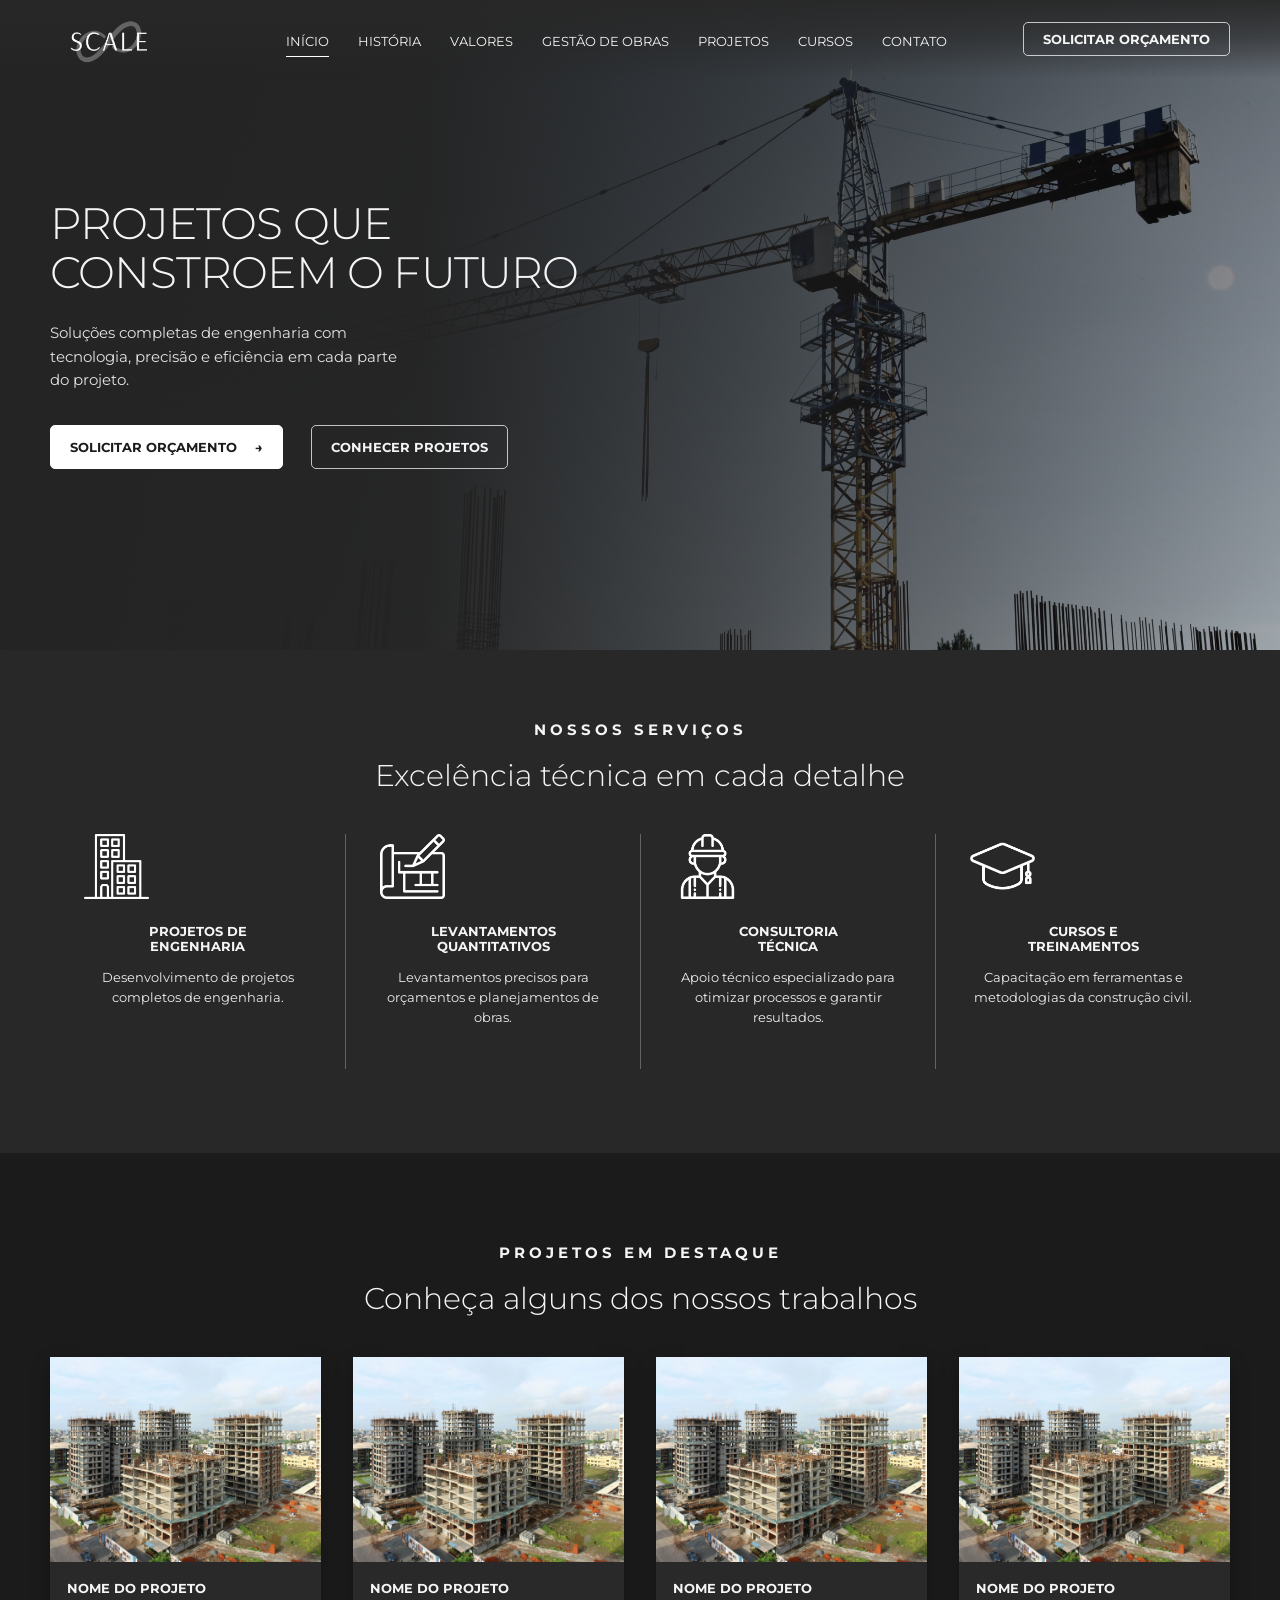
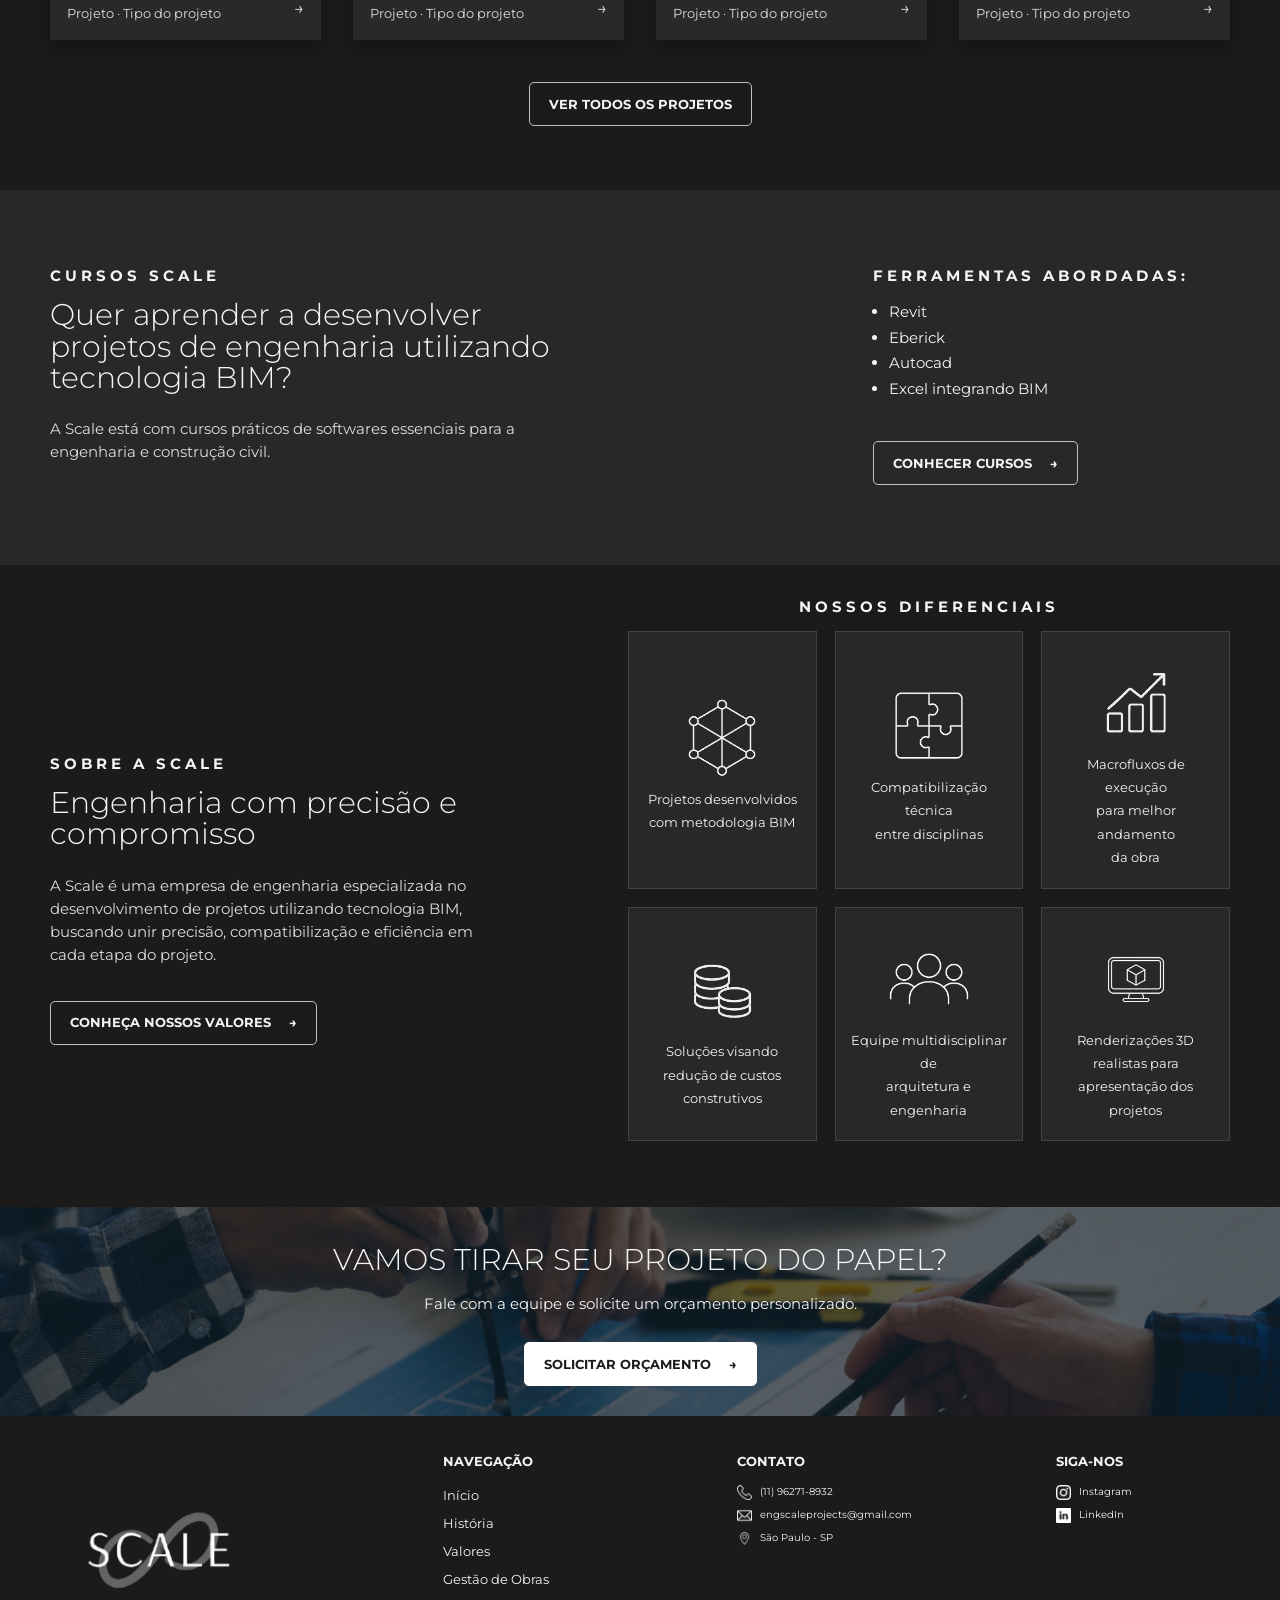
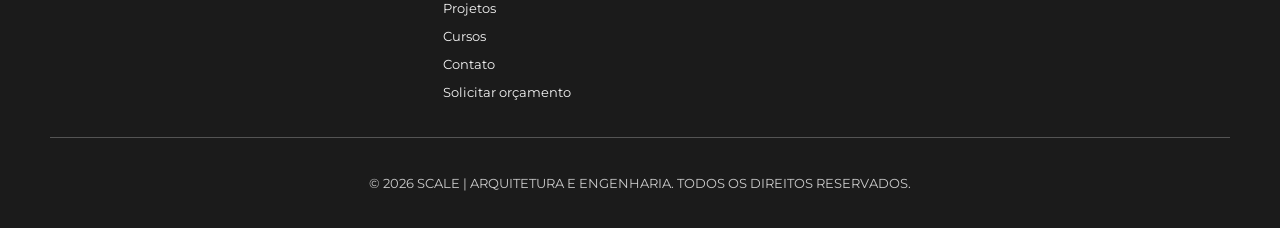
==== commit 858e8ecd: "formato de imagens" ====
--- a/index.html
+++ b/index.html
@@ -85,28 +85,28 @@
 
         <div class="projects-grid">
           <article class="project-card">
-            <img src="img/parth-savani-nZz9i0YxEQw-unsplash.jpg" alt="Empreendimento residencial em construção">
+            <img src="img/parth-savani-nZz9i0YxEQw-unsplash.webp" alt="Empreendimento residencial em construção">
             <div class="project-card-body">
               <h3>Nome do projeto</h3>
               <p>Projeto · Tipo do projeto <span>→</span></p>
             </div>
           </article>
           <article class="project-card">
-            <img src="img/parth-savani-nZz9i0YxEQw-unsplash.jpg" alt="Empreendimento residencial em construção">
+            <img src="img/parth-savani-nZz9i0YxEQw-unsplash.webp" alt="Empreendimento residencial em construção">
             <div class="project-card-body">
               <h3>Nome do projeto</h3>
               <p>Projeto · Tipo do projeto <span>→</span></p>
             </div>
           </article>
           <article class="project-card">
-            <img src="img/parth-savani-nZz9i0YxEQw-unsplash.jpg" alt="Empreendimento residencial em construção">
+            <img src="img/parth-savani-nZz9i0YxEQw-unsplash.webp" alt="Empreendimento residencial em construção">
             <div class="project-card-body">
               <h3>Nome do projeto</h3>
               <p>Projeto · Tipo do projeto <span>→</span></p>
             </div>
           </article>
           <article class="project-card">
-            <img src="img/parth-savani-nZz9i0YxEQw-unsplash.jpg" alt="Empreendimento residencial em construção">
+            <img src="img/parth-savani-nZz9i0YxEQw-unsplash.webp" alt="Empreendimento residencial em construção">
             <div class="project-card-body">
               <h3>Nome do projeto</h3>
               <p>Projeto · Tipo do projeto <span>→</span></p>
--- a/style.css
+++ b/style.css
@@ -228,7 +228,7 @@
     isolation: isolate;
     display: grid;
     place-items: center;
-    background: url("img/vecteezy_person-s-engineer-hand-drawing-plan-on-blue-print-with_7359670.JPG") center/cover no-repeat;
+    background: url("img/vecteezy_person-s-engineer-hand-drawing-plan-on-blue-print-with_7359670.webp") center/cover no-repeat;
 }
 
 .cta::before {
@@ -420,7 +420,7 @@
     position: absolute;
     inset: 0 0 0 0;
     z-index: -2;
-    background: url("img/hero2.jpg") center / cover no-repeat;
+    background: url("img/hero2.webp") center / cover no-repeat;
     filter: saturate(.65) brightness(.9);
     background-position: center 0;
 }
@@ -738,24 +738,24 @@
 }
 
 .value-one::before {
-    background-image: url("img/1.jpg");
+    background-image: url("img/1.webp");
     
 }
 
 .value-two::before {
-    background-image: url("img/2.jpg");
+    background-image: url("img/2.webp");
 }
 
 .value-three::before {
-    background-image: url("img/3.jpg");
+    background-image: url("img/3.webp");
 }
 
 .value-four::before {
-    background-image: url("img/4.jpg");
+    background-image: url("img/4.webp");
 }
 
 .value-five::before {
-    background-image: url("img/5.jpg");
+    background-image: url("img/5.webp");
 }
 
 .value-layout {
@@ -919,7 +919,7 @@
 
 .technology-image {
     min-height: 335px;
-    background: linear-gradient(90deg, var(--black) 0%, rgba(27, 27, 27, .38) 28%, rgba(27, 27, 27, .1) 100%), url("img/gestao.jpg") center/cover no-repeat;
+    background: linear-gradient(90deg, var(--black) 0%, rgba(27, 27, 27, .38) 28%, rgba(27, 27, 27, .1) 100%), url("img/gestao.webp") center/cover no-repeat;
 }
 
 .timeline-section {
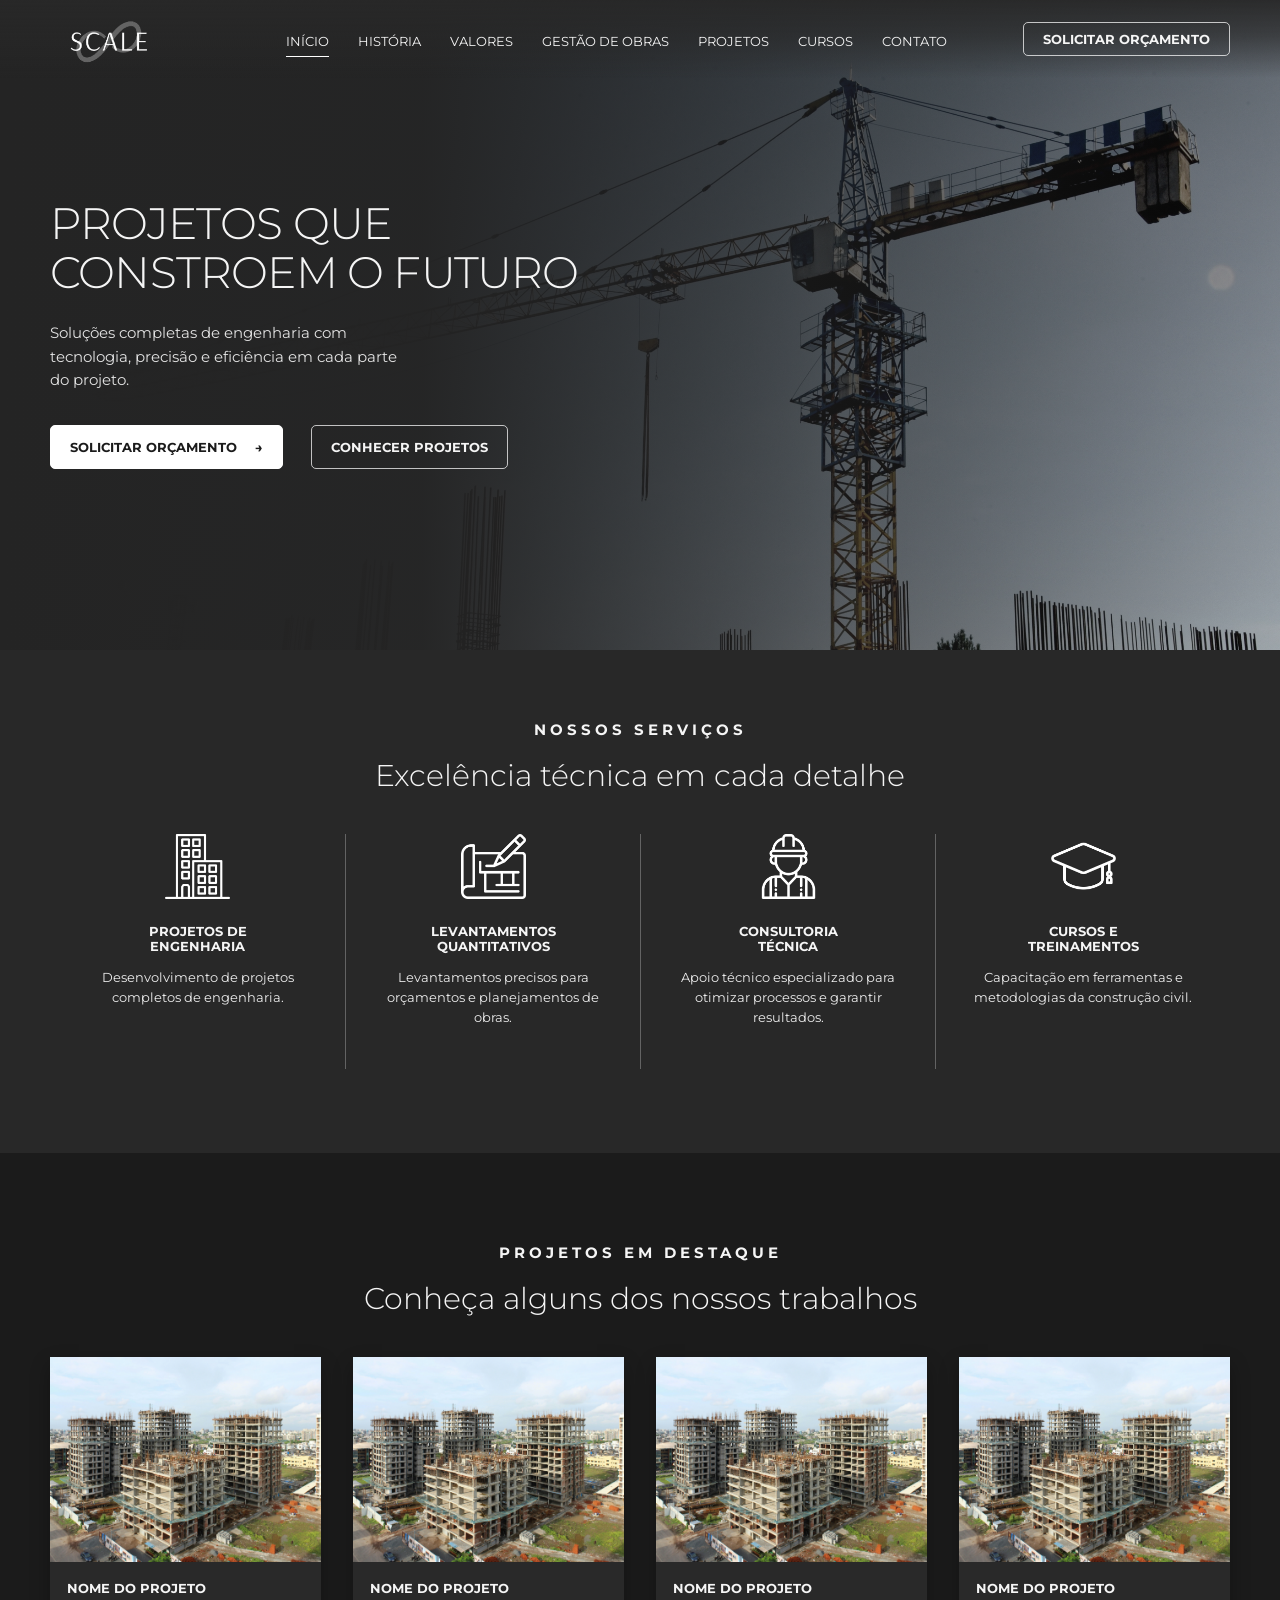
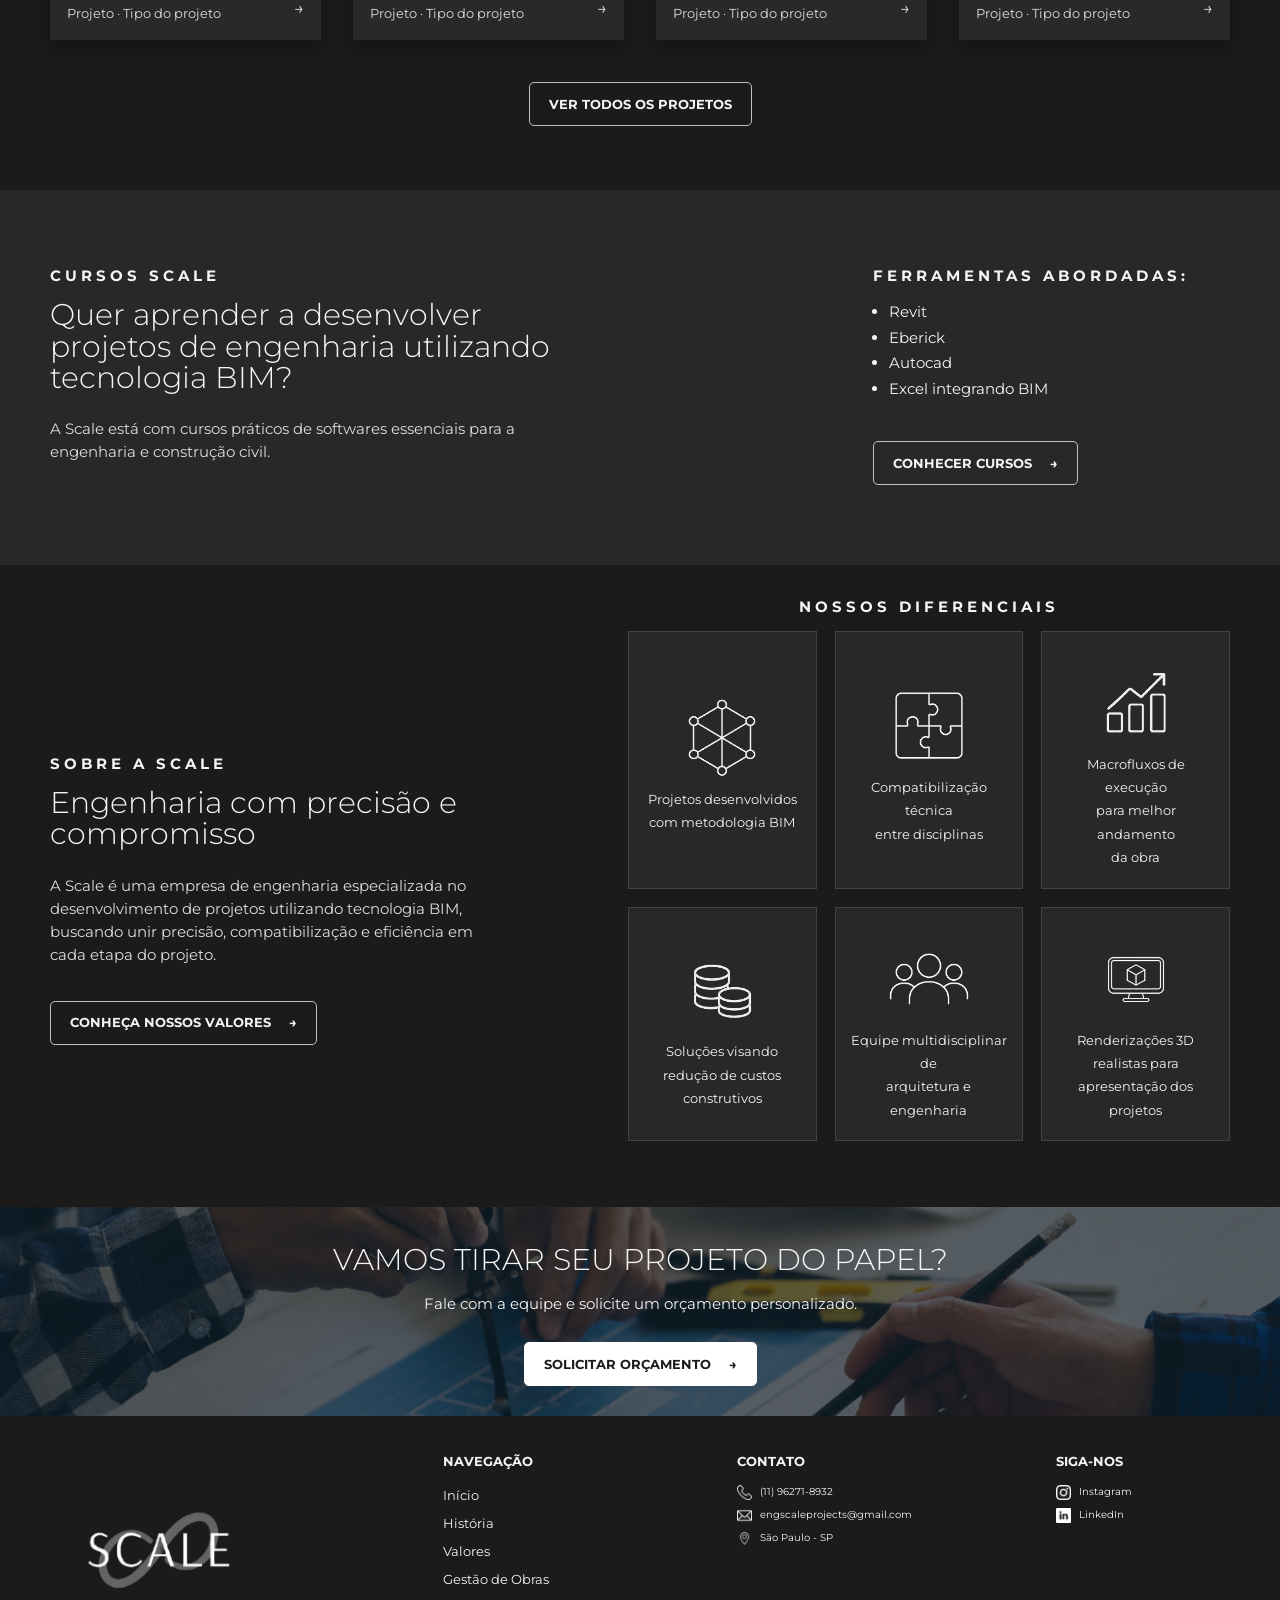
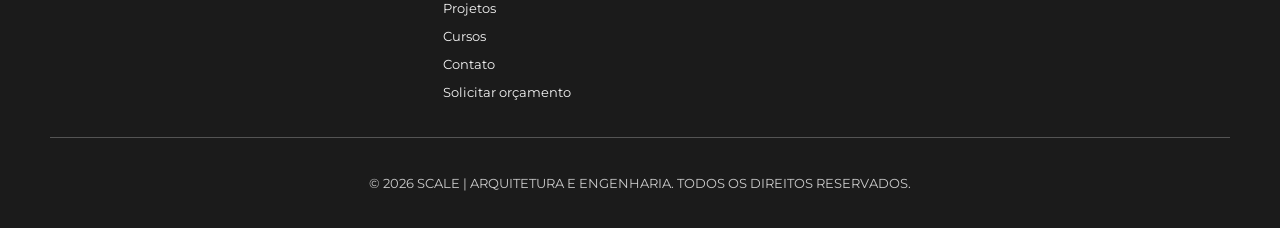
==== commit fc616d72: "menu hamburguer" ====
--- a/index.html
+++ b/index.html
@@ -15,24 +15,26 @@
 </head>
 
 <body>
+  <header class="site-header site-header-index">
+    <div class="container header-inner">
+      <a class="logo" href="index.html" aria-label="Scale Engenharia - Início"><img class="logo-header"
+          src="img/logo.png" alt="Logo"></a>
+      <button class="menu-toggle" type="button" aria-label="Abrir menu" aria-expanded="false" aria-controls="main-nav">
+        <span class="menu-toggle-lines" aria-hidden="true"></span>
+      </button>
+      <nav class="main-nav" id="main-nav" aria-label="Navegação principal">
+        <a class="active" href="index.html">Início</a>
+        <a href="historia.html">História</a>
+        <a href="valores.html">Valores</a>
+        <a href="gestao-obras.html">Gestão de Obras</a>
+        <a href="projetos.html">Projetos</a>
+        <a href="cursos.html">Cursos</a>
+        <a href="contato.html">Contato</a>
+      </nav>
+      <a class="button button-outline header-cta" href="orcamento.html">Solicitar orçamento</a>
+    </div>
+  </header>
   <section class="hero" id="inicio">
-    <header class="site-header site-header-index">
-      <div class="container header-inner">
-        <a class="logo" href="index.html" aria-label="Scale Engenharia - Início"><img class="logo-header"
-            src="img/logo.png" alt="Logo"></a>
-        <nav class="main-nav" aria-label="Navegação principal">
-          <a class="active" href="index.html">Início</a>
-          <a href="historia.html">História</a>
-          <a href="valores.html">Valores</a>
-          <a href="gestao-obras.html">Gestão de Obras</a>
-          <a href="projetos.html">Projetos</a>
-          <a href="cursos.html">Cursos</a>
-          <a href="contato.html">Contato</a>
-        </nav>
-        <a class="button button-outline header-cta" href="orcamento.html">Solicitar orçamento</a>
-      </div>
-    </header>
-
     <div class="container hero-content">
       <h1>Projetos que<br>constroem o futuro</h1>
       <p>Soluções completas de engenharia com tecnologia, precisão e eficiência em cada parte do projeto.</p>
@@ -300,6 +302,58 @@
   </footer>
 
   <script>
+    const menuButton = document.querySelector(".menu-toggle");
+    const mainNavigation = document.querySelector(".main-nav");
+
+    if (menuButton && mainNavigation) {
+      function closeMenu() {
+        mainNavigation.classList.remove("is-open");
+        document.body.classList.remove("menu-open");
+
+        menuButton.setAttribute("aria-expanded", "false");
+        menuButton.setAttribute("aria-label", "Abrir menu");
+      }
+
+      menuButton.addEventListener("click", function () {
+        const menuIsOpen =
+          mainNavigation.classList.toggle("is-open");
+
+        document.body.classList.toggle(
+          "menu-open",
+          menuIsOpen
+        );
+
+        menuButton.setAttribute(
+          "aria-expanded",
+          String(menuIsOpen)
+        );
+
+        menuButton.setAttribute(
+          "aria-label",
+          menuIsOpen ? "Fechar menu" : "Abrir menu"
+        );
+      });
+
+      mainNavigation
+        .querySelectorAll("a")
+        .forEach(function (link) {
+          link.addEventListener("click", closeMenu);
+        });
+
+      document.addEventListener("keydown", function (event) {
+        if (event.key === "Escape") {
+          closeMenu();
+        }
+      });
+
+      window.addEventListener("resize", function () {
+        if (window.innerWidth > 760) {
+          closeMenu();
+        }
+      });
+    }
+
+
     document.querySelectorAll(".copy-button").forEach(function (button) {
       button.addEventListener("click", async function () {
         const textToCopy = button.dataset.copy;
--- a/style.css
+++ b/style.css
@@ -61,10 +61,11 @@
 }
 
 .service-icon {
+    display: block;
     width: 65px;
-    align-self: center;
-    justify-self: center;
-    margin-bottom: 25px;
+    height: 65px;
+    margin: 0 auto 25px;
+    object-fit: contain;
 }
 
 .differential-icon {
@@ -1372,6 +1373,11 @@
     width: 22px;
     height: 22px;
     object-fit: contain;
+    transition: filter 0.25s ease;
+}
+
+.contact-item:hover .contact-icon img {
+    filter: brightness(0);
 }
 
 .icon-mail {
@@ -1497,6 +1503,9 @@
 
 .budget-form {
     padding-left: 28px;
+    display: flex;
+    justify-content: center;
+    flex-direction: column;
 }
 
 .botcheck {
@@ -2572,3 +2581,247 @@
         padding-top: 140px;
     }
 }
+
+@media (max-width: 760px) {
+    .site-header,
+    .site-header.site-header-index,
+    .site-header.site-header-index.is-scrolled {
+        background: #1b1b1b !important;
+        box-shadow: 0 5px 20px rgba(0, 0, 0, 0.25);
+        isolation: isolate;
+    }
+
+    .site-header::before {
+        content: "";
+        position: absolute;
+        inset: 0;
+        z-index: -1;
+        background: #1b1b1b;
+    }
+
+    .footer-logo {
+        display: none;
+    }
+}
+
+.botcheck {
+    display: none !important;
+}
+
+.form-result {
+    display: none;
+}
+
+.form-result-success {
+    display: block;
+    padding: 38px 30px;
+    border: 1px solid rgba(255, 255, 255, 0.3);
+    border-radius: 6px;
+    background: rgba(255, 255, 255, 0.06);
+    text-align: center;
+}
+
+.form-result-success strong {
+    display: block;
+    margin-bottom: 12px;
+    color: #ffffff;
+    font-size: 20px;
+    font-weight: 600;
+}
+
+.form-result-success p {
+    max-width: 500px;
+    margin: 0 auto;
+    color: #e2e2e2;
+    font-size: 14px;
+    line-height: 1.6;
+}
+
+.form-result-error {
+    display: block;
+    margin-top: 20px;
+    color: #ffb4b4;
+    font-size: 13px;
+    line-height: 1.5;
+    text-align: center;
+}
+
+.submit-button:disabled {
+    cursor: not-allowed;
+    opacity: 0.65;
+}
+
+.budget-form.is-sent .form-grid,
+.budget-form.is-sent .form-actions {
+    display: none;
+}
+
+@media (max-width: 520px) {
+    .form-result-success {
+        padding: 30px 20px;
+    }
+
+    .form-result-success strong {
+        font-size: 18px;
+    }
+}
+
+/* ==================== MENU HAMBÚRGUER ==================== */
+
+.menu-toggle {
+    display: none;
+}
+
+@media (max-width: 760px) {
+    .site-header,
+    .site-header-index,
+    .site-header.site-header-index.is-scrolled {
+        height: 72px !important;
+        padding: 0 !important;
+        overflow: visible;
+        background: #1b1b1b !important;
+    }
+
+    .header-inner {
+        position: relative;
+        display: grid;
+        width: min(calc(100% - 32px), var(--container));
+        height: 72px !important;
+        grid-template-columns: 1fr auto;
+        grid-template-rows: 72px;
+        gap: 16px;
+        padding: 0;
+    }
+
+    .logo-header {
+        width: auto;
+        height: 50px;
+    }
+
+    .menu-toggle {
+        position: relative;
+        z-index: 10002;
+        display: inline-flex;
+        width: 44px;
+        height: 44px;
+        padding: 10px;
+        border: 1px solid rgba(255, 255, 255, 0.45);
+        border-radius: 4px;
+        align-items: center;
+        justify-content: center;
+        background: transparent;
+        color: #fff;
+        cursor: pointer;
+    }
+
+    .menu-toggle-lines,
+    .menu-toggle-lines::before,
+    .menu-toggle-lines::after {
+        display: block;
+        width: 21px;
+        height: 2px;
+        border-radius: 2px;
+        background: currentColor;
+        transition:
+            transform 0.25s ease,
+            opacity 0.25s ease;
+    }
+
+    .menu-toggle-lines {
+        position: relative;
+    }
+
+    .menu-toggle-lines::before,
+    .menu-toggle-lines::after {
+        content: "";
+        position: absolute;
+        left: 0;
+    }
+
+    .menu-toggle-lines::before {
+        top: -7px;
+    }
+
+    .menu-toggle-lines::after {
+        top: 7px;
+    }
+
+    .menu-toggle[aria-expanded="true"] .menu-toggle-lines {
+        background: transparent;
+    }
+
+    .menu-toggle[aria-expanded="true"] .menu-toggle-lines::before {
+        top: 0;
+        transform: rotate(45deg);
+    }
+
+    .menu-toggle[aria-expanded="true"] .menu-toggle-lines::after {
+        top: 0;
+        transform: rotate(-45deg);
+    }
+
+    .main-nav {
+        position: fixed;
+        top: 72px;
+        right: 0;
+        left: 0;
+        z-index: 10001;
+        display: flex;
+        width: 100%;
+        max-width: none;
+        max-height: 0;
+        padding: 0 24px;
+        border-top: 1px solid transparent;
+        flex-direction: column;
+        align-items: stretch;
+        gap: 0;
+        overflow: hidden;
+        visibility: hidden;
+        background: #1b1b1b;
+        box-shadow: 0 12px 20px rgba(0, 0, 0, 0.35);
+        opacity: 0;
+        transform: translateY(-8px);
+        transition:
+            max-height 0.35s ease,
+            padding 0.35s ease,
+            opacity 0.25s ease,
+            transform 0.25s ease,
+            visibility 0.35s;
+    }
+
+    .main-nav.is-open {
+        max-height: calc(100vh - 72px);
+        padding-top: 12px;
+        padding-bottom: 18px;
+        border-top-color: rgba(255, 255, 255, 0.12);
+        overflow-y: auto;
+        visibility: visible;
+        opacity: 1;
+        transform: translateY(0);
+    }
+
+    .main-nav a {
+        width: 100%;
+        padding: 13px 4px;
+        border-bottom: 1px solid rgba(255, 255, 255, 0.1);
+        font-size: 12px;
+        text-align: left;
+        white-space: normal;
+    }
+
+    .main-nav a:last-child {
+        border-bottom: 0;
+    }
+
+    .main-nav a::after {
+        display: none;
+    }
+
+    .header-cta {
+        display: none;
+    }
+
+    body.menu-open {
+        overflow: hidden;
+    }
+}
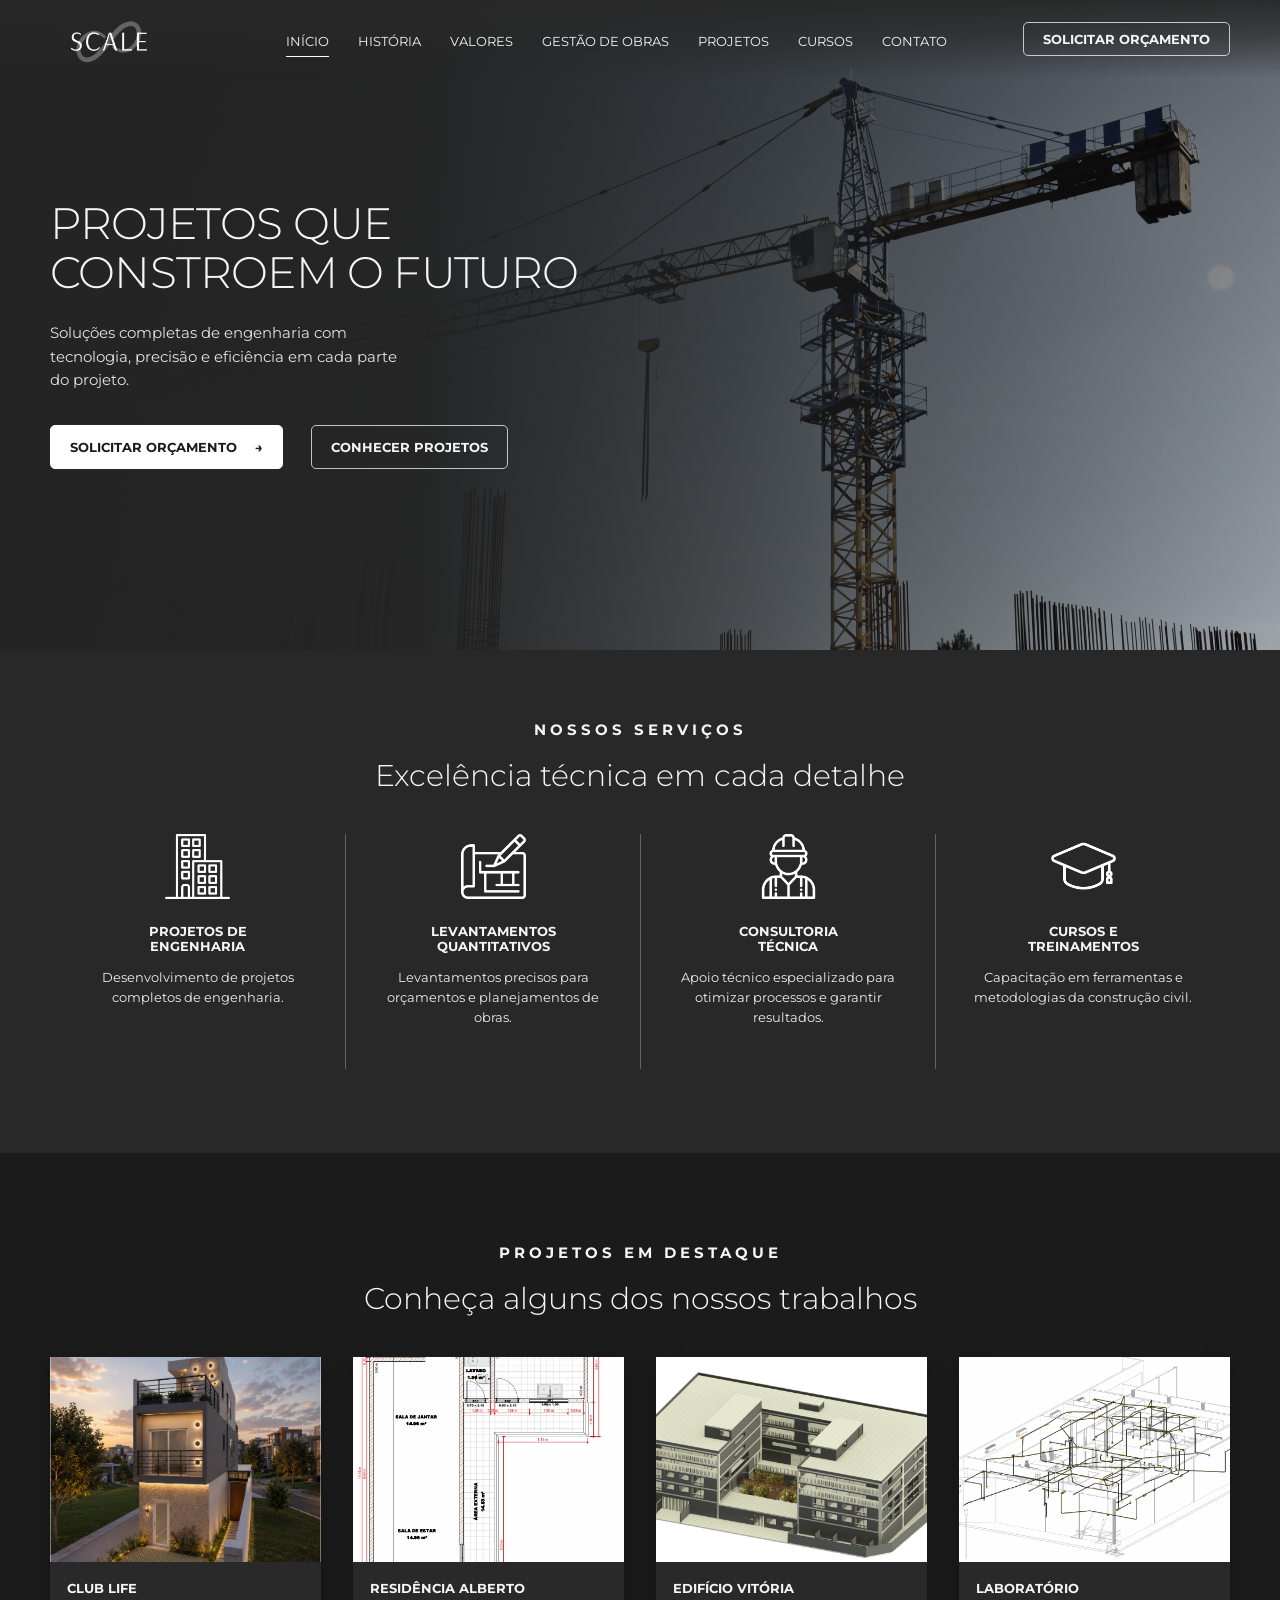
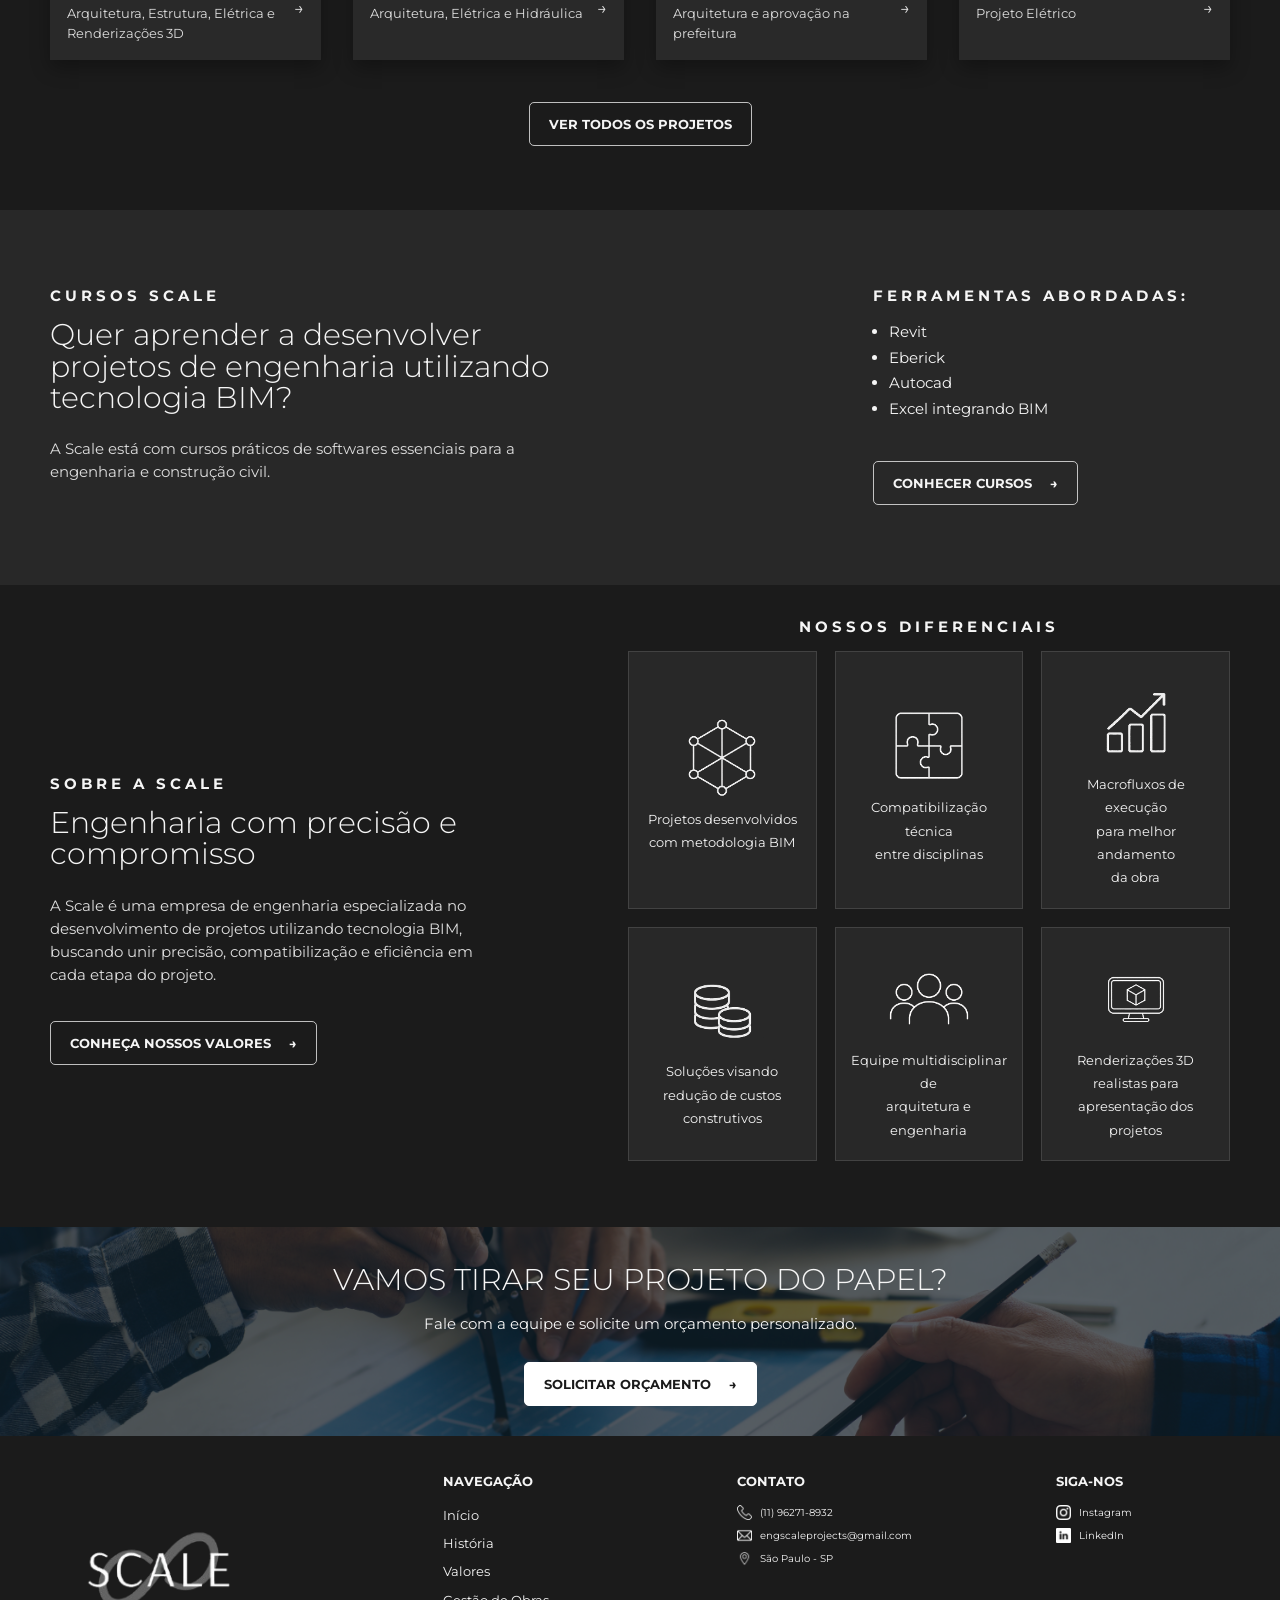
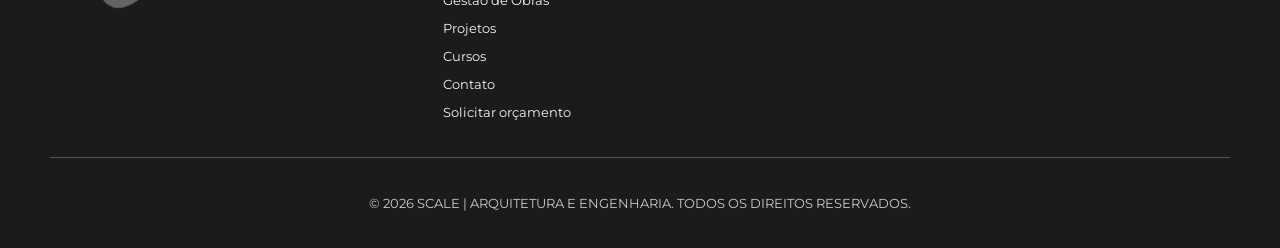
==== commit 8ddaa528: "Projetos adicionados" ====
--- a/index.html
+++ b/index.html
@@ -87,31 +87,31 @@
 
         <div class="projects-grid">
           <article class="project-card">
-            <img src="img/parth-savani-nZz9i0YxEQw-unsplash.webp" alt="Empreendimento residencial em construção">
+            <img src="img/club (1).webp" alt="Empreendimento residencial em construção">
             <div class="project-card-body">
-              <h3>Nome do projeto</h3>
-              <p>Projeto · Tipo do projeto <span>→</span></p>
+              <h3>Club Life</h3>
+              <p>Arquitetura, Estrutura, Elétrica e Renderizações 3D <span>→</span></p>
             </div>
           </article>
           <article class="project-card">
-            <img src="img/parth-savani-nZz9i0YxEQw-unsplash.webp" alt="Empreendimento residencial em construção">
+            <img src="img/alberto (1).webp" alt="Empreendimento residencial em construção">
             <div class="project-card-body">
-              <h3>Nome do projeto</h3>
-              <p>Projeto · Tipo do projeto <span>→</span></p>
+              <h3>Residência Alberto</h3>
+              <p>Arquitetura, Elétrica e Hidráulica <span>→</span></p>
             </div>
           </article>
           <article class="project-card">
-            <img src="img/parth-savani-nZz9i0YxEQw-unsplash.webp" alt="Empreendimento residencial em construção">
+            <img src="img/vitoria (1).webp" alt="Empreendimento residencial em construção">
             <div class="project-card-body">
-              <h3>Nome do projeto</h3>
-              <p>Projeto · Tipo do projeto <span>→</span></p>
+              <h3>Edifício Vitória</h3>
+              <p>Arquitetura e aprovação na prefeitura <span>→</span></p>
             </div>
           </article>
           <article class="project-card">
-            <img src="img/parth-savani-nZz9i0YxEQw-unsplash.webp" alt="Empreendimento residencial em construção">
+            <img src="img/laboratorio (1).webp" alt="Empreendimento residencial em construção">
             <div class="project-card-body">
-              <h3>Nome do projeto</h3>
-              <p>Projeto · Tipo do projeto <span>→</span></p>
+              <h3>Laboratório</h3>
+              <p>Projeto Elétrico <span>→</span></p>
             </div>
           </article>
         </div>
@@ -347,7 +347,7 @@
       });
 
       window.addEventListener("resize", function () {
-        if (window.innerWidth > 760) {
+        if (window.innerWidth > 1150) {
           closeMenu();
         }
       });
--- a/style.css
+++ b/style.css
@@ -2672,7 +2672,7 @@
     display: none;
 }
 
-@media (max-width: 760px) {
+@media (max-width: 1150px) {
     .site-header,
     .site-header-index,
     .site-header.site-header-index.is-scrolled {
@@ -2824,4 +2824,263 @@
     body.menu-open {
         overflow: hidden;
     }
+}
+
+.project-image {
+    --carousel-background: none;
+
+    position: relative;
+    isolation: isolate;
+    overflow: hidden;
+    aspect-ratio: 16 / 9;
+    background: #151515;
+}
+
+/* Fundo preenchendo todo o retângulo */
+
+.project-image::before {
+    content: "";
+    position: absolute;
+    inset: -20px;
+    z-index: -2;
+    background-image: var(--carousel-background);
+    background-position: center;
+    background-size: cover;
+    background-repeat: no-repeat;
+    filter: blur(18px) brightness(0.55);
+    transform: scale(1.08);
+}
+
+/* Escurecimento para destacar a imagem principal */
+
+.project-image::after {
+    content: "";
+    position: absolute;
+    inset: 0;
+    z-index: -1;
+    background: rgba(0, 0, 0, 0.14);
+    pointer-events: none;
+}
+
+/* A imagem sempre aparece inteira */
+
+.project-main-image {
+    position: relative;
+    z-index: 1;
+    display: block;
+    width: 100%;
+    height: 100%;
+    padding: 0;
+    object-fit: contain;
+    object-position: center;
+    cursor: zoom-in;
+    opacity: 1;
+    transform: scale(1);
+    transition:
+        opacity 0.18s ease,
+        transform 0.25s ease;
+}
+
+.project-main-image.is-changing {
+    opacity: 0;
+    transform: scale(0.985);
+}
+
+/* Setas do card */
+
+.project-image .arrow {
+    position: absolute;
+    top: 50%;
+    z-index: 3;
+    display: flex;
+    align-items: center;
+    justify-content: center;
+    width: 44px;
+    height: 44px;
+    padding: 0 0 4px;
+    border: 1px solid rgba(255, 255, 255, 0.55);
+    border-radius: 50%;
+    background: rgba(20, 20, 20, 0.72);
+    color: #ffffff;
+    font: 300 34px/1 Arial, sans-serif;
+    cursor: pointer;
+    transform: translateY(-50%);
+    transition:
+        background-color 0.2s ease,
+        border-color 0.2s ease;
+}
+
+.project-image .arrow:hover {
+    border-color: #ffffff;
+    background: rgba(20, 20, 20, 0.95);
+}
+
+.project-image .arrow-left {
+    left: 14px;
+}
+
+.project-image .arrow-right {
+    right: 14px;
+}
+
+.carousel-counter {
+    position: absolute;
+    right: 14px;
+    bottom: 12px;
+    z-index: 3;
+    padding: 5px 9px;
+    border-radius: 20px;
+    background: rgba(20, 20, 20, 0.8);
+    color: #ffffff;
+    font-size: 11px;
+    line-height: 1;
+}
+
+/* Visualização ampliada */
+
+.image-modal {
+    position: fixed;
+    inset: 0;
+    z-index: 9999;
+    display: flex;
+    align-items: center;
+    justify-content: center;
+    padding: 60px 80px;
+    background: rgba(0, 0, 0, 0.94);
+    opacity: 0;
+    visibility: hidden;
+    pointer-events: none;
+    transition:
+        opacity 0.25s ease,
+        visibility 0.25s ease;
+}
+
+.image-modal.is-open {
+    opacity: 1;
+    visibility: visible;
+    pointer-events: auto;
+}
+
+.image-modal-content {
+    display: block;
+    width: auto;
+    height: auto;
+    max-width: 100%;
+    max-height: calc(100vh - 120px);
+    object-fit: contain;
+    user-select: none;
+}
+
+.image-modal-close {
+    position: absolute;
+    top: 18px;
+    right: 24px;
+    z-index: 2;
+    width: 48px;
+    height: 48px;
+    padding: 0;
+    border: 0;
+    background: transparent;
+    color: #ffffff;
+    font: 300 48px/1 Arial, sans-serif;
+    cursor: pointer;
+}
+
+.image-modal-arrow {
+    position: absolute;
+    top: 50%;
+    z-index: 2;
+    display: flex;
+    align-items: center;
+    justify-content: center;
+    width: 50px;
+    height: 50px;
+    padding: 0 0 5px;
+    border: 1px solid rgba(255, 255, 255, 0.55);
+    border-radius: 50%;
+    background: rgba(20, 20, 20, 0.7);
+    color: #ffffff;
+    font: 300 38px/1 Arial, sans-serif;
+    cursor: pointer;
+    transform: translateY(-50%);
+}
+
+.image-modal-previous {
+    left: 22px;
+}
+
+.image-modal-next {
+    right: 22px;
+}
+
+.image-modal-counter {
+    position: absolute;
+    right: 24px;
+    bottom: 20px;
+    padding: 6px 11px;
+    border-radius: 20px;
+    background: rgba(25, 25, 25, 0.8);
+    color: #ffffff;
+    font-size: 12px;
+}
+
+body.modal-open {
+    overflow: hidden;
+}
+
+@media (max-width: 760px) {
+    .project-image .arrow {
+        width: 38px;
+        height: 38px;
+        font-size: 29px;
+    }
+
+    .project-image .arrow-left {
+        left: 10px;
+    }
+
+    .project-image .arrow-right {
+        right: 10px;
+    }
+
+    .carousel-counter {
+        right: 10px;
+        bottom: 10px;
+    }
+
+    .image-modal {
+        padding: 70px 15px;
+    }
+
+    .image-modal-content {
+        max-height: calc(100vh - 140px);
+    }
+
+    .image-modal-close {
+        top: 12px;
+        right: 12px;
+    }
+
+    .image-modal-arrow {
+        top: auto;
+        bottom: 16px;
+        width: 42px;
+        height: 42px;
+        font-size: 31px;
+        transform: none;
+    }
+
+    .image-modal-previous {
+        left: 15px;
+    }
+
+    .image-modal-next {
+        right: 15px;
+    }
+
+    .image-modal-counter {
+        right: 50%;
+        bottom: 28px;
+        transform: translateX(50%);
+    }
 }
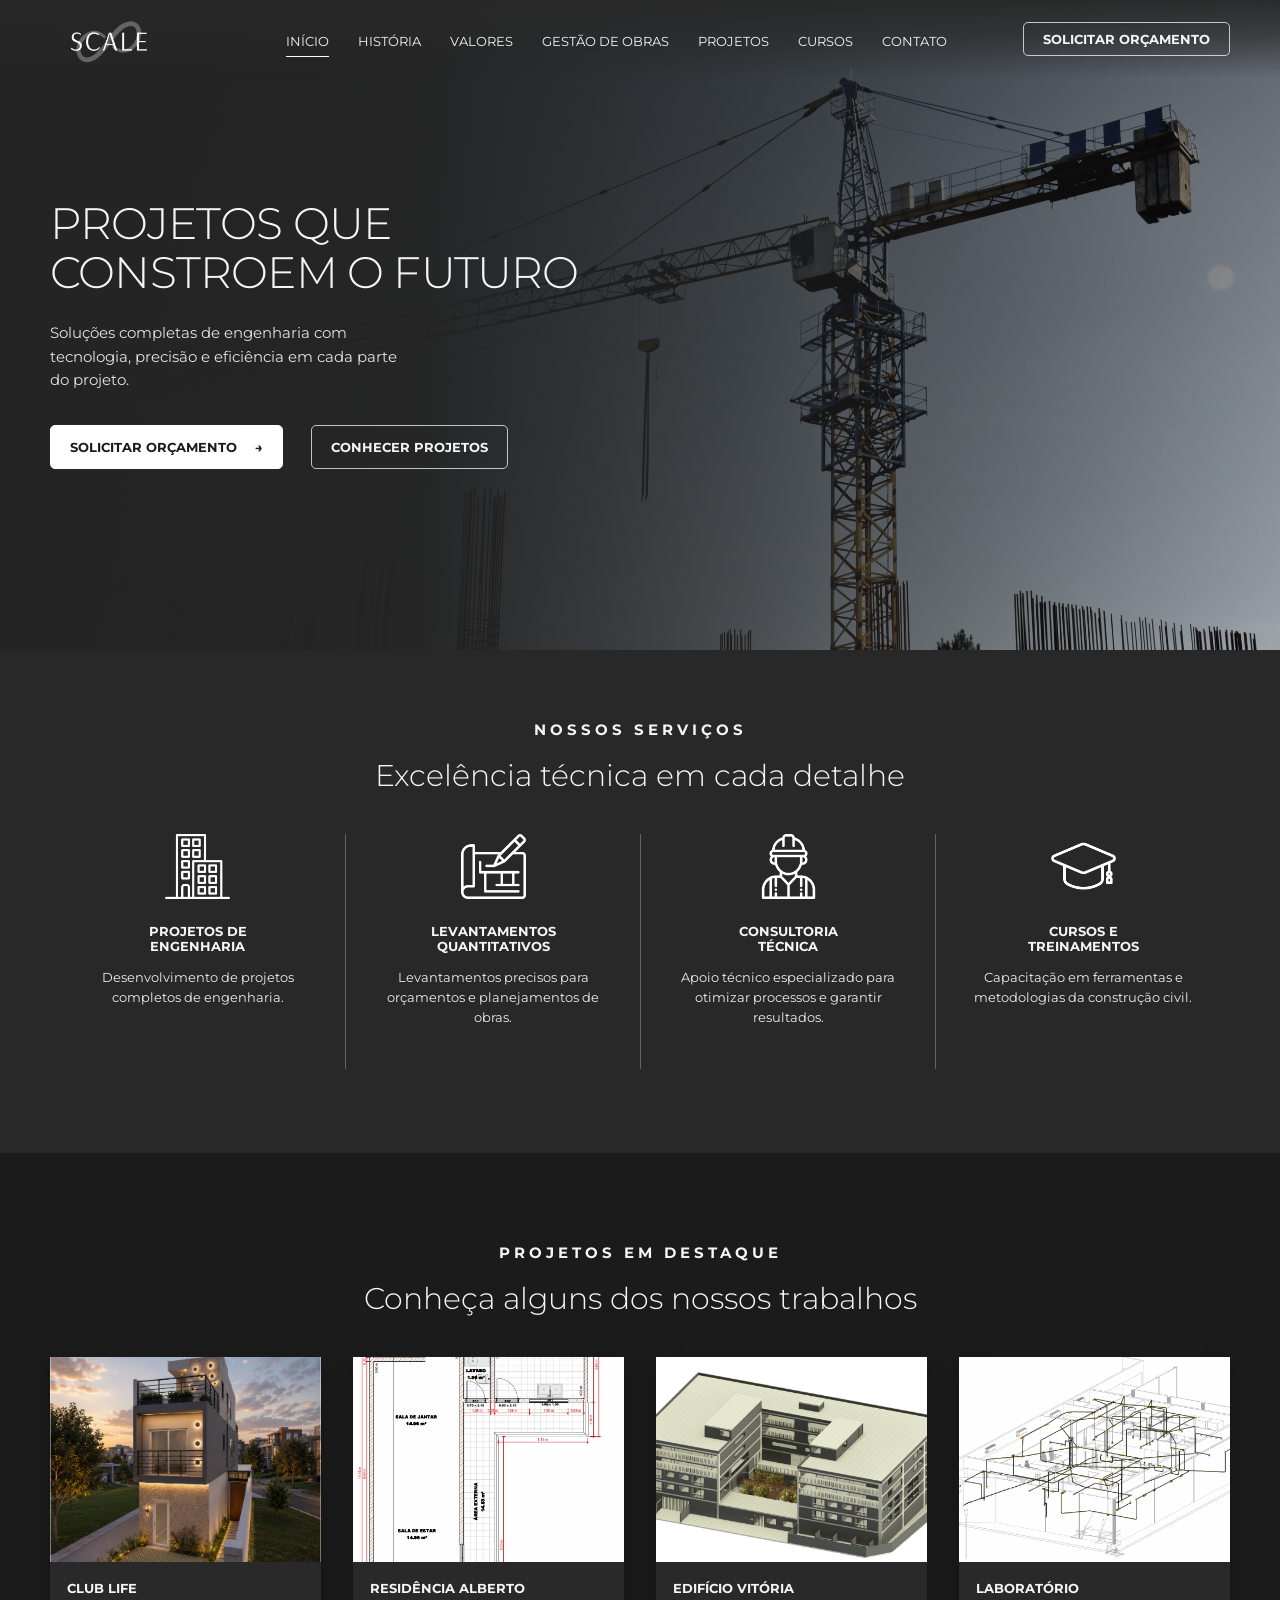
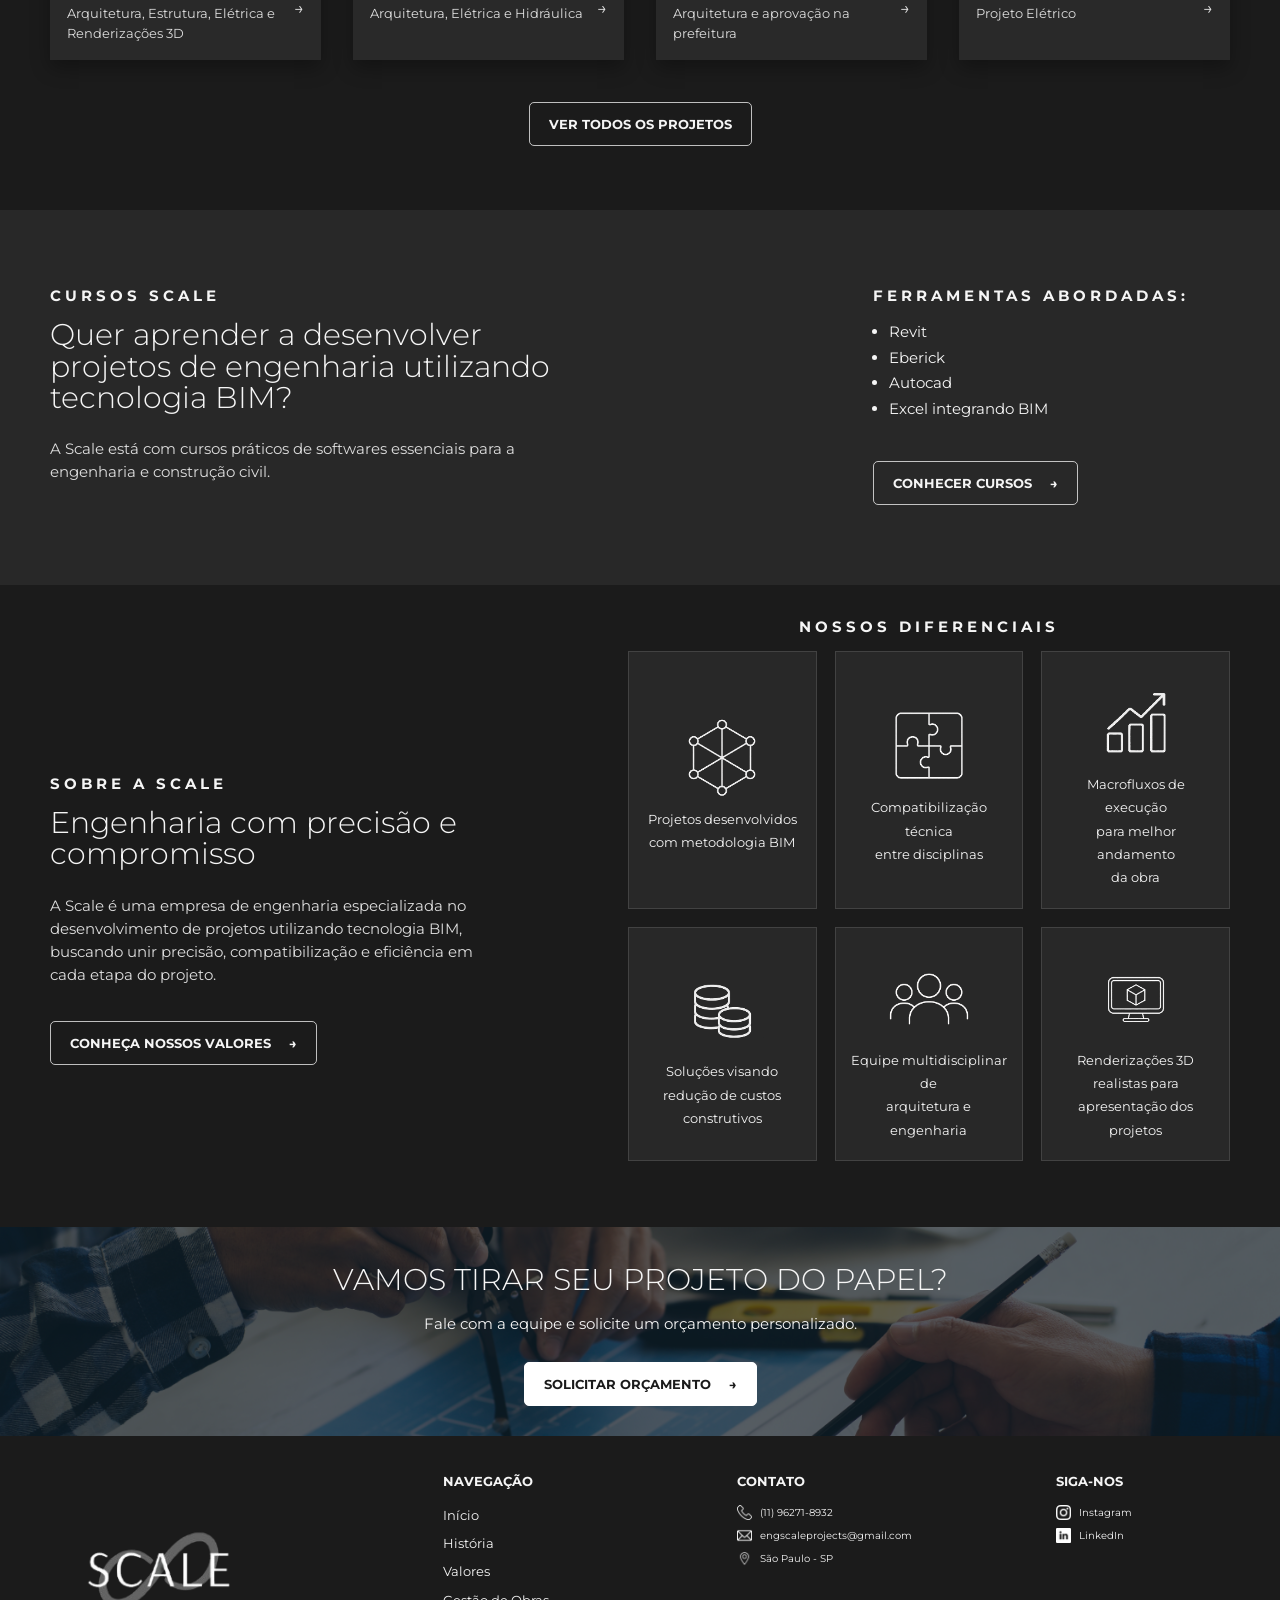
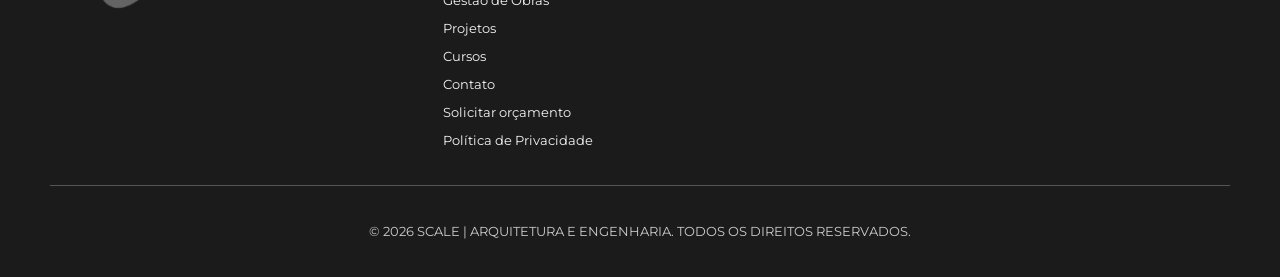
==== commit 582aa230: "sitemap" ====
--- a/index.html
+++ b/index.html
@@ -246,6 +246,9 @@
           <a href="cursos.html">Cursos</a>
           <a href="contato.html">Contato</a>
           <a href="orcamento.html">Solicitar orçamento</a>
+          <a href="politica-privacidade.html">
+            Política de Privacidade
+          </a>
         </nav>
       </div>
 
--- a/style.css
+++ b/style.css
@@ -3083,4 +3083,137 @@
         bottom: 28px;
         transform: translateX(50%);
     }
+}
+
+/* ==================== POLÍTICA DE PRIVACIDADE ==================== */
+
+.privacy-page {
+    min-height: 100vh;
+    padding: 155px 0 90px;
+    background: var(--dark);
+}
+
+.privacy-container {
+    max-width: 1050px;
+}
+
+.privacy-heading {
+    padding-bottom: 38px;
+    border-bottom: 1px solid var(--line);
+}
+
+.privacy-heading h1 {
+    margin: 10px 0 14px;
+    font-size: clamp(36px, 5vw, 58px);
+    line-height: 1.08;
+    font-weight: 300;
+    text-transform: uppercase;
+}
+
+.privacy-heading > p:last-child {
+    margin: 0;
+    color: #bdbdbd;
+    font-size: 13px;
+}
+
+.privacy-content {
+    max-width: 860px;
+    padding-top: 42px;
+}
+
+.privacy-content section {
+    margin-bottom: 44px;
+}
+
+.privacy-content h2 {
+    margin-bottom: 16px;
+    color: #ffffff;
+    font-size: 20px;
+    line-height: 1.3;
+    font-weight: 600;
+}
+
+.privacy-content h3 {
+    margin: 24px 0 10px;
+    color: #ffffff;
+    font-size: 15px;
+    line-height: 1.4;
+    font-weight: 600;
+}
+
+.privacy-content p,
+.privacy-content li {
+    color: #d5d5d5;
+    font-size: 14px;
+    line-height: 1.8;
+}
+
+.privacy-content p {
+    margin: 0 0 14px;
+}
+
+.privacy-content ul {
+    margin: 16px 0 20px;
+    padding-left: 22px;
+}
+
+.privacy-content li {
+    margin-bottom: 7px;
+}
+
+.privacy-content a {
+    color: #ffffff;
+    text-decoration: underline;
+    text-underline-offset: 3px;
+}
+
+.privacy-contact-box {
+    margin-top: 20px;
+    padding: 22px 24px;
+    border: 1px solid rgba(255, 255, 255, 0.18);
+    background: rgba(255, 255, 255, 0.035);
+}
+
+.privacy-contact-box p {
+    margin-bottom: 8px;
+}
+
+.privacy-contact-box p:last-child {
+    margin-bottom: 0;
+}
+
+@media (max-width: 760px) {
+    .privacy-page {
+        padding: 125px 0 65px;
+    }
+
+    .privacy-heading {
+        padding-bottom: 28px;
+    }
+
+    .privacy-heading h1 {
+        font-size: 34px;
+    }
+
+    .privacy-content {
+        padding-top: 32px;
+    }
+
+    .privacy-content section {
+        margin-bottom: 36px;
+    }
+
+    .privacy-content h2 {
+        font-size: 18px;
+    }
+
+    .privacy-content p,
+    .privacy-content li {
+        font-size: 13px;
+        line-height: 1.75;
+    }
+
+    .privacy-contact-box {
+        padding: 18px;
+    }
 }
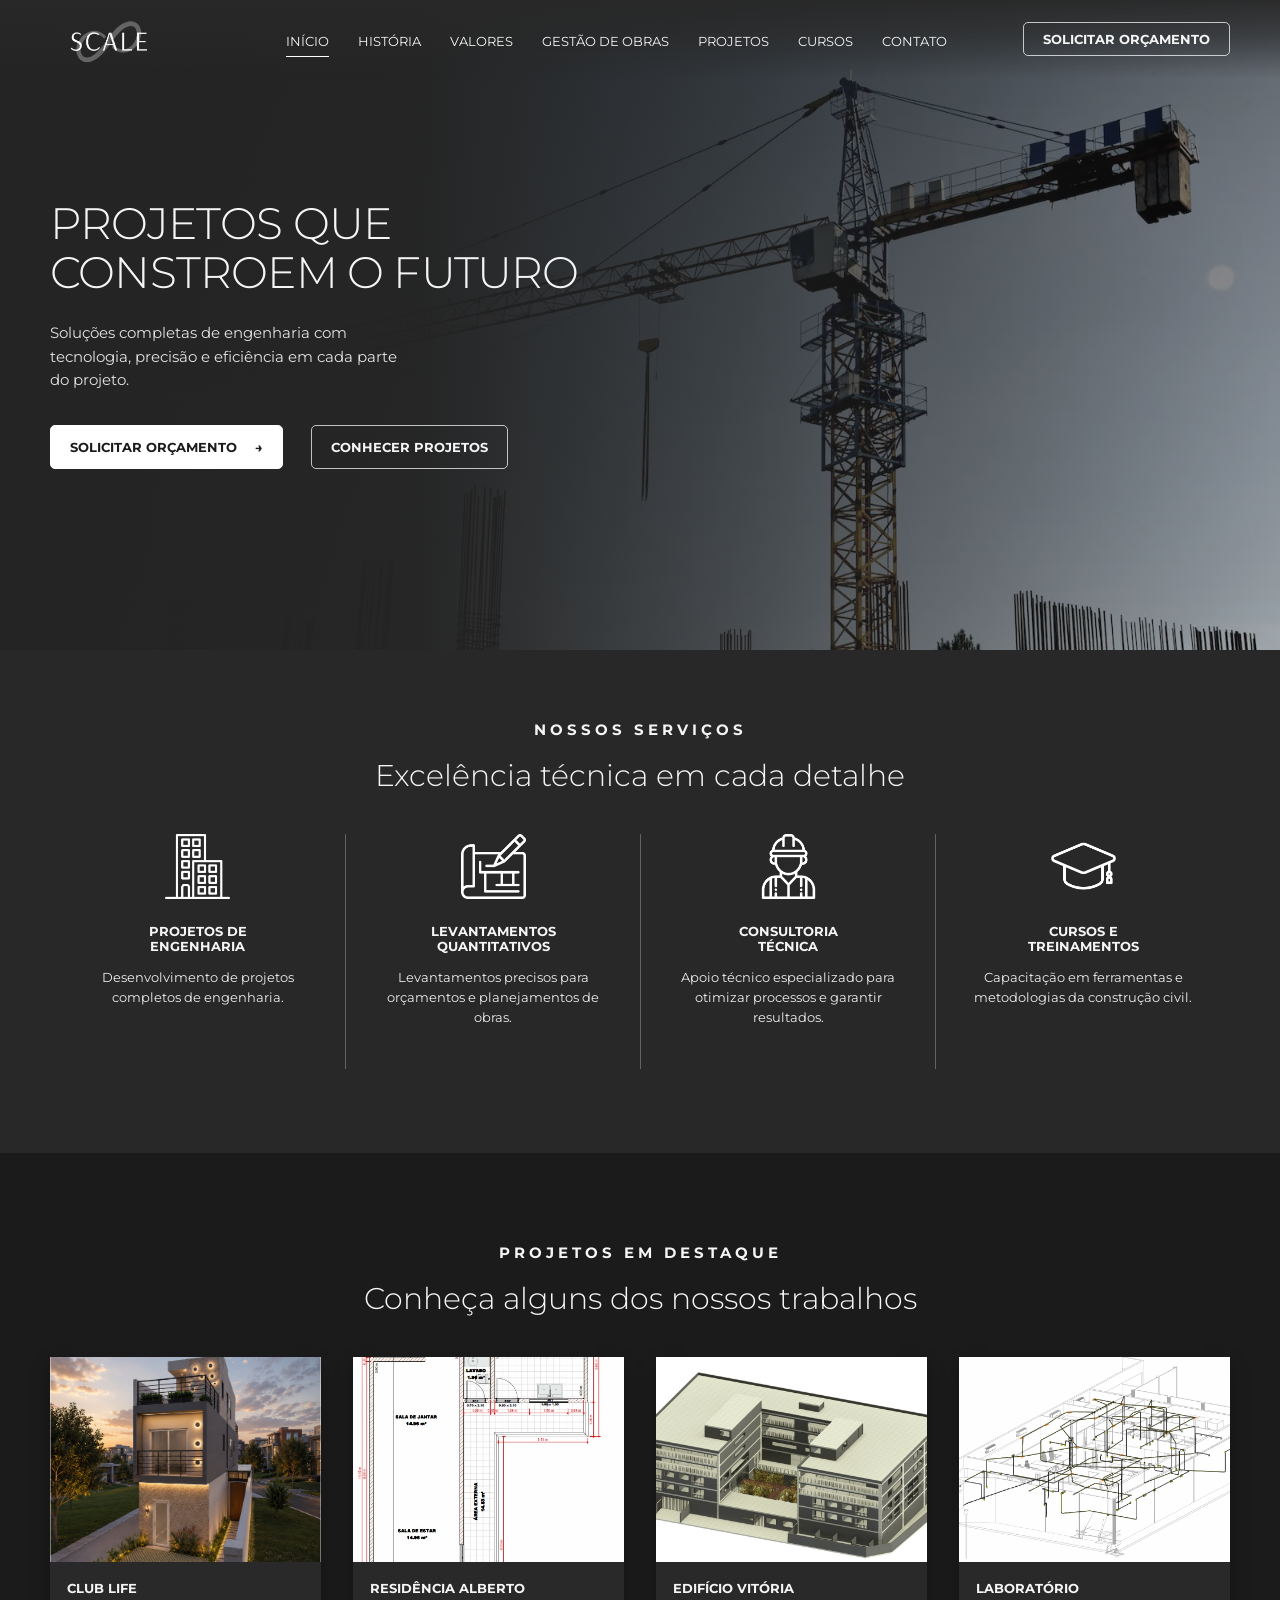
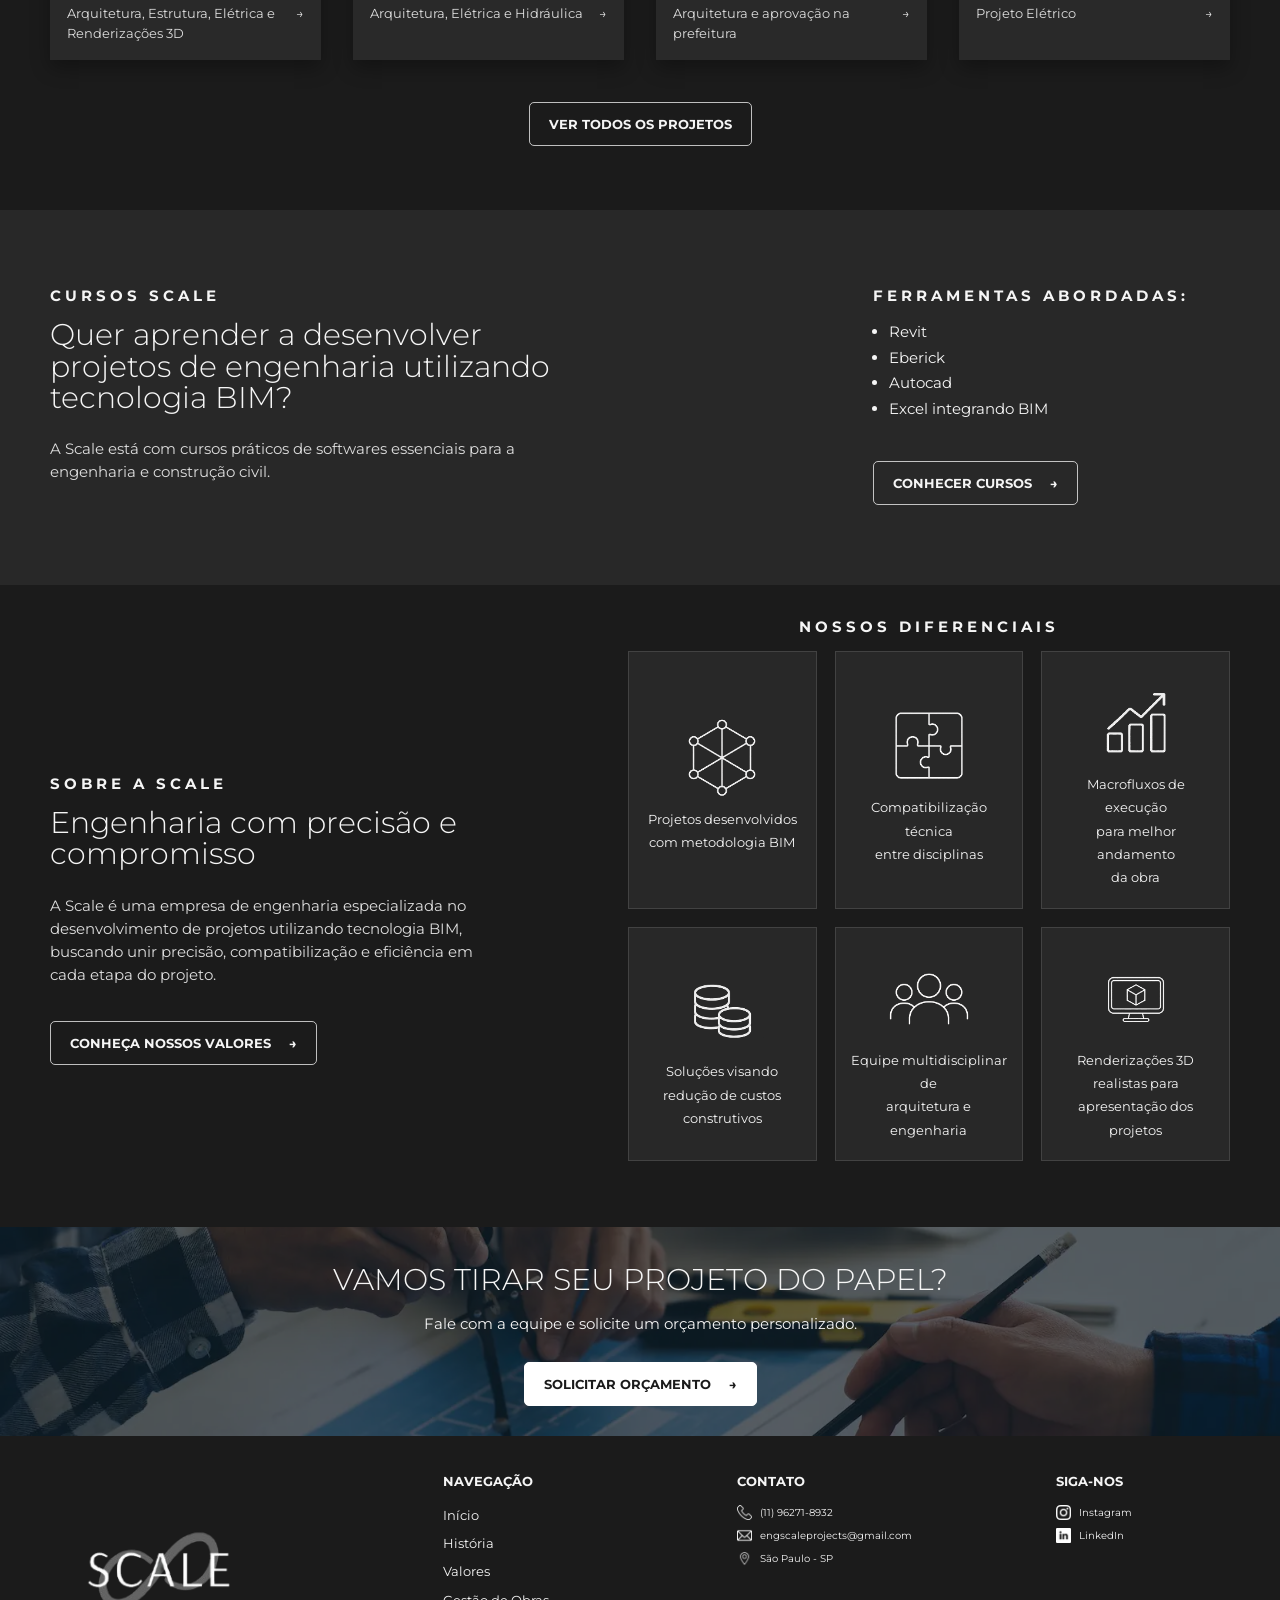
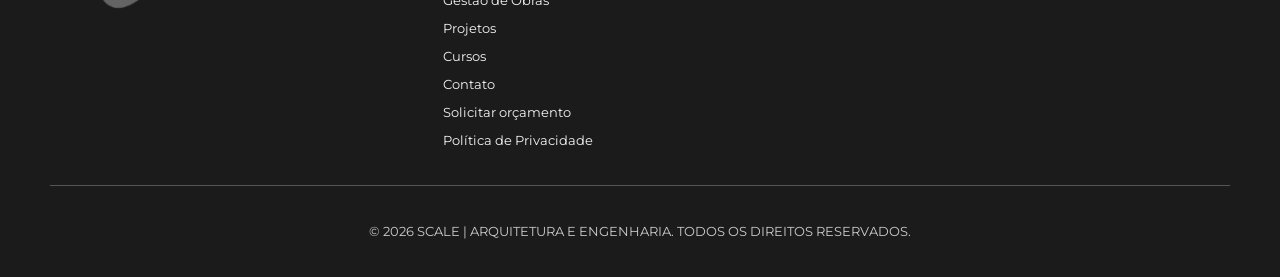
==== commit 0b80c542: "seta projetos" ====
--- a/index.html
+++ b/index.html
@@ -90,28 +90,28 @@
             <img src="img/club (1).webp" alt="Empreendimento residencial em construção">
             <div class="project-card-body">
               <h3>Club Life</h3>
-              <p>Arquitetura, Estrutura, Elétrica e Renderizações 3D <span>→</span></p>
+              <p>Arquitetura, Estrutura, Elétrica e Renderizações 3D <a href="projetos.html">→</a></p>
             </div>
           </article>
           <article class="project-card">
             <img src="img/alberto (1).webp" alt="Empreendimento residencial em construção">
             <div class="project-card-body">
               <h3>Residência Alberto</h3>
-              <p>Arquitetura, Elétrica e Hidráulica <span>→</span></p>
+              <p>Arquitetura, Elétrica e Hidráulica <a href="projetos.html">→</a></p>
             </div>
           </article>
           <article class="project-card">
             <img src="img/vitoria (1).webp" alt="Empreendimento residencial em construção">
             <div class="project-card-body">
               <h3>Edifício Vitória</h3>
-              <p>Arquitetura e aprovação na prefeitura <span>→</span></p>
+              <p>Arquitetura e aprovação na prefeitura <a href="projetos.html">→</a></p>
             </div>
           </article>
           <article class="project-card">
             <img src="img/laboratorio (1).webp" alt="Empreendimento residencial em construção">
             <div class="project-card-body">
               <h3>Laboratório</h3>
-              <p>Projeto Elétrico <span>→</span></p>
+              <p>Projeto Elétrico <a href="projetos.html">→</a></p>
             </div>
           </article>
         </div>
@@ -282,7 +282,7 @@
         <h2>Siga-nos</h2>
 
         <div class="social-links">
-          <a class="footer-action" href="https://www.instagram.com/scale.engsp/" target="_blank"
+          <a class="footer-action" href="https://www.instagram.com/scale.engbr/" target="_blank"
             rel="noopener noreferrer">
             <img class="footer-icon" src="img/instagram.png" alt="">
 
